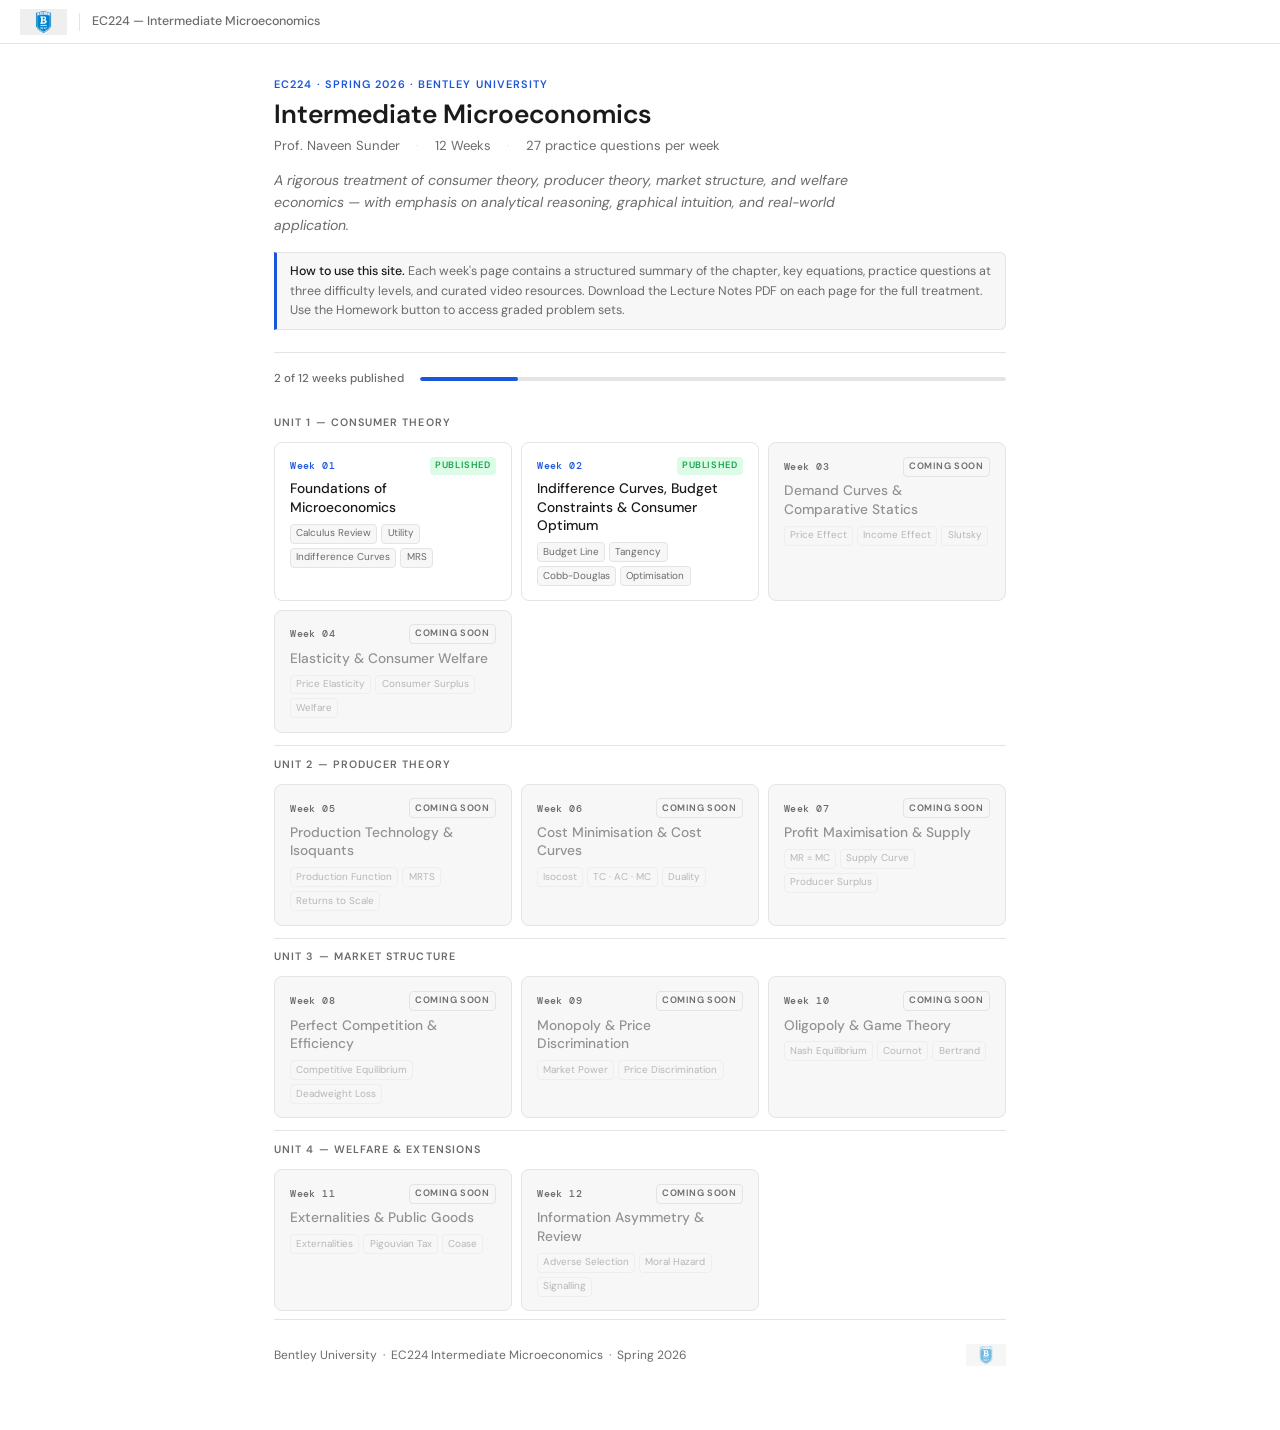
==== index.html @ d02bd949 "Add files via upload" ====
<!DOCTYPE html>
<html lang="en-US">
<head>
  <meta charset="UTF-8" />
  <meta name="viewport" content="width=device-width, initial-scale=1.0" />
  <title>EC224 — Intermediate Microeconomics</title>

  <link rel="preconnect" href="https://fonts.googleapis.com" />
  <link rel="preconnect" href="https://fonts.gstatic.com" crossorigin />
  <link href="https://fonts.googleapis.com/css2?family=DM+Sans:ital,opsz,wght@0,9..40,300;0,9..40,400;0,9..40,500;0,9..40,600;1,9..40,400&family=DM+Mono:wght@400;500&display=swap" rel="stylesheet" />

  <style>
    *, *::before, *::after { box-sizing: border-box; margin: 0; padding: 0; }

    :root {
      --white:        #ffffff;
      --off-white:    #f7f7f7;
      --rule:         #e4e4e4;
      --text:         #1a1a1a;
      --muted:        #6b6b6b;
      --accent:       #1a56db;
      --accent-light: #eff4ff;
      --accent-mid:   #c7d9fd;
      --font:         'DM Sans', system-ui, sans-serif;
      --mono:         'DM Mono', monospace;
      --max-w:        780px;
    }

    html { scroll-behavior: smooth; }
    body {
      font-family: var(--font);
      font-size: 15px;
      line-height: 1.65;
      color: var(--text);
      background: var(--white);
      -webkit-font-smoothing: antialiased;
    }

    /* ── Top bar ── */
    .top-bar {
      position: sticky; top: 0; z-index: 200;
      background: rgba(255,255,255,0.97);
      backdrop-filter: blur(6px);
      border-bottom: 1px solid var(--rule);
      height: 44px;
      display: flex; align-items: center;
      padding: 0 1.25rem; gap: 0.75rem;
    }
    .bentley-logo { height: 26px; width: auto; display: block; }
    .top-bar-divider { width: 1px; height: 18px; background: var(--rule); flex-shrink: 0; }
    .top-bar-course { font-size: 0.78rem; color: var(--muted); font-weight: 500; }

    /* ── Main ── */
    .main { max-width: var(--max-w); margin: 0 auto; padding: 0 1.5rem 4rem; }

    /* ── Header ── */
    .course-header {
      padding: 2rem 0 1.4rem;
      border-bottom: 1px solid var(--rule);
    }
    .course-tag {
      font-size: 0.68rem; font-weight: 600; letter-spacing: 0.1em;
      text-transform: uppercase; color: var(--accent); margin-bottom: 0.3rem;
    }
    .course-header h1 {
      font-size: 1.65rem; font-weight: 600; line-height: 1.2;
      color: var(--text); margin-bottom: 0.3rem;
    }
    .course-meta {
      display: flex; align-items: center; gap: 1rem;
      font-size: 0.82rem; color: var(--muted); flex-wrap: wrap;
    }
    .course-meta-sep { color: var(--rule); }
    .course-description {
      margin-top: 0.75rem;
      font-size: 0.88rem;
      font-style: italic;
      color: var(--muted);
      max-width: 580px;
      line-height: 1.6;
    }

    /* ── How to use ── */
    .how-to-use {
      margin-top: 1rem;
      padding: 0.55rem 0.8rem;
      background: var(--off-white);
      border: 1px solid var(--rule);
      border-left: 3px solid var(--accent);
      border-radius: 0 6px 6px 0;
      font-size: 0.78rem;
      color: var(--muted);
      line-height: 1.55;
    }
    .how-to-use strong { color: var(--text); font-weight: 500; }

    /* ── Progress bar ── */
    .progress-row {
      display: flex; align-items: center; justify-content: space-between;
      padding: 1rem 0 0.5rem;
      gap: 1rem;
    }
    .progress-label { font-size: 0.72rem; color: var(--muted); font-weight: 500; white-space: nowrap; }
    .progress-track {
      flex: 1; height: 4px; background: var(--rule); border-radius: 99px; overflow: hidden;
    }
    .progress-fill { height: 100%; background: var(--accent); border-radius: 99px; width: 16.7%; /* 2 of 12 */ }

    /* ── Week grid ── */
    .week-grid {
      display: grid;
      grid-template-columns: repeat(auto-fill, minmax(220px, 1fr));
      gap: 0.55rem;
      padding-bottom: 0.5rem;
    }

    /* Published week card */
    .week-card {
      display: block;
      text-decoration: none;
      border: 1px solid var(--rule);
      border-radius: 8px;
      padding: 0.85rem 0.95rem;
      transition: border-color 0.15s, box-shadow 0.15s, background 0.15s;
      position: relative;
      background: var(--white);
    }
    .week-card:hover {
      border-color: var(--accent);
      box-shadow: 0 2px 12px rgba(26,86,219,0.08);
      background: var(--accent-light);
    }
    .week-card:hover .wc-num { color: var(--accent); }

    /* Upcoming (greyed) card */
    .week-card.upcoming {
      background: var(--off-white);
      cursor: default;
      pointer-events: none;
    }
    .week-card.upcoming .wc-title,
    .week-card.upcoming .wc-tags { opacity: 0.45; }

    .wc-top { display: flex; align-items: center; justify-content: space-between; margin-bottom: 0.3rem; }
    .wc-num {
      font-family: var(--mono); font-size: 0.65rem; font-weight: 500;
      color: var(--accent); letter-spacing: 0.04em;
    }
    .wc-num.upcoming { color: var(--muted); }
    .wc-badge {
      font-size: 0.58rem; font-weight: 600; letter-spacing: 0.06em;
      text-transform: uppercase; border-radius: 4px;
      padding: 0.08rem 0.35rem;
    }
    .wc-badge.published { background: #dcfce7; color: #16a34a; }
    .wc-badge.soon { background: var(--off-white); color: var(--muted); border: 1px solid var(--rule); }

    .wc-title {
      font-size: 0.86rem; font-weight: 500; color: var(--text);
      line-height: 1.35; margin-bottom: 0.45rem;
    }
    .wc-tags { display: flex; flex-wrap: wrap; gap: 0.25rem; }
    .wc-tag {
      font-size: 0.62rem; color: var(--muted);
      background: var(--off-white); border: 1px solid var(--rule);
      border-radius: 4px; padding: 0.05rem 0.32rem;
    }
    .week-card:hover .wc-tag { background: white; }

    /* Section dividers within grid */
    .grid-section-label {
      grid-column: 1 / -1;
      font-size: 0.67rem; font-weight: 600; letter-spacing: 0.1em;
      text-transform: uppercase; color: var(--muted);
      padding: 0.6rem 0 0.1rem;
      border-top: 1px solid var(--rule);
      margin-top: 0.2rem;
    }
    .grid-section-label:first-child { border-top: none; padding-top: 0.9rem; }

    /* ── Footer ── */
    .site-footer {
      padding: 1.5rem 0 0;
      border-top: 1px solid var(--rule);
      display: flex; align-items: center; justify-content: space-between;
      flex-wrap: wrap; gap: 0.5rem;
    }
    .footer-left { font-size: 0.75rem; color: var(--muted); line-height: 1.5; }
    .footer-left a { color: var(--muted); text-decoration: none; }
    .footer-left a:hover { color: var(--accent); }
    .footer-logo { height: 22px; opacity: 0.55; }
  </style>
</head>
<body>

<!-- Top bar -->
<div class="top-bar" role="banner">
  <a href="index.html" aria-label="EC224 course home">
    <img src="assets/bentleylogo.png" alt="Bentley University" class="bentley-logo" />
  </a>
  <div class="top-bar-divider"></div>
  <span class="top-bar-course">EC224 — Intermediate Microeconomics</span>
</div>

<main class="main" id="main-content">

  <!-- Course header -->
  <header class="course-header">
    <p class="course-tag">EC224 · Spring 2026 · Bentley University</p>
    <h1>Intermediate Microeconomics</h1>
    <div class="course-meta">
      <span>Prof. Naveen Sunder</span>
      <span class="course-meta-sep">·</span>
      <span>12 Weeks</span>
      <span class="course-meta-sep">·</span>
      <span>27 practice questions per week</span>
    </div>
    <p class="course-description">
      A rigorous treatment of consumer theory, producer theory, market structure, and welfare economics — with emphasis on analytical reasoning, graphical intuition, and real-world application.
    </p>
    <div class="how-to-use">
      <strong>How to use this site.</strong> Each week's page contains a structured summary of the chapter, key equations, practice questions at three difficulty levels, and curated video resources. Download the Lecture Notes PDF on each page for the full treatment. Use the Homework button to access graded problem sets.
    </div>
  </header>

  <!-- Progress -->
  <div class="progress-row" aria-label="Course progress: 2 of 12 weeks published">
    <span class="progress-label">2 of 12 weeks published</span>
    <div class="progress-track" role="progressbar" aria-valuenow="2" aria-valuemin="0" aria-valuemax="12">
      <div class="progress-fill"></div>
    </div>
  </div>

  <!-- Week grid -->
  <div class="week-grid">

    <!-- ── Unit 1: Consumer Theory ── -->
    <div class="grid-section-label">Unit 1 — Consumer Theory</div>

    <a class="week-card" href="week1.html" aria-label="Week 1: Foundations">
      <div class="wc-top">
        <span class="wc-num">Week 01</span>
        <span class="wc-badge published">Published</span>
      </div>
      <div class="wc-title">Foundations of Microeconomics</div>
      <div class="wc-tags">
        <span class="wc-tag">Calculus Review</span>
        <span class="wc-tag">Utility</span>
        <span class="wc-tag">Indifference Curves</span>
        <span class="wc-tag">MRS</span>
      </div>
    </a>

    <a class="week-card" href="week2.html" aria-label="Week 2: Indifference Curves, Budget Constraints">
      <div class="wc-top">
        <span class="wc-num">Week 02</span>
        <span class="wc-badge published">Published</span>
      </div>
      <div class="wc-title">Indifference Curves, Budget Constraints &amp; Consumer Optimum</div>
      <div class="wc-tags">
        <span class="wc-tag">Budget Line</span>
        <span class="wc-tag">Tangency</span>
        <span class="wc-tag">Cobb-Douglas</span>
        <span class="wc-tag">Optimisation</span>
      </div>
    </a>

    <div class="week-card upcoming" aria-label="Week 3: coming soon">
      <div class="wc-top">
        <span class="wc-num upcoming">Week 03</span>
        <span class="wc-badge soon">Coming soon</span>
      </div>
      <div class="wc-title">Demand Curves &amp; Comparative Statics</div>
      <div class="wc-tags">
        <span class="wc-tag">Price Effect</span>
        <span class="wc-tag">Income Effect</span>
        <span class="wc-tag">Slutsky</span>
      </div>
    </div>

    <div class="week-card upcoming" aria-label="Week 4: coming soon">
      <div class="wc-top">
        <span class="wc-num upcoming">Week 04</span>
        <span class="wc-badge soon">Coming soon</span>
      </div>
      <div class="wc-title">Elasticity &amp; Consumer Welfare</div>
      <div class="wc-tags">
        <span class="wc-tag">Price Elasticity</span>
        <span class="wc-tag">Consumer Surplus</span>
        <span class="wc-tag">Welfare</span>
      </div>
    </div>

    <!-- ── Unit 2: Producer Theory ── -->
    <div class="grid-section-label">Unit 2 — Producer Theory</div>

    <div class="week-card upcoming" aria-label="Week 5: coming soon">
      <div class="wc-top">
        <span class="wc-num upcoming">Week 05</span>
        <span class="wc-badge soon">Coming soon</span>
      </div>
      <div class="wc-title">Production Technology &amp; Isoquants</div>
      <div class="wc-tags">
        <span class="wc-tag">Production Function</span>
        <span class="wc-tag">MRTS</span>
        <span class="wc-tag">Returns to Scale</span>
      </div>
    </div>

    <div class="week-card upcoming" aria-label="Week 6: coming soon">
      <div class="wc-top">
        <span class="wc-num upcoming">Week 06</span>
        <span class="wc-badge soon">Coming soon</span>
      </div>
      <div class="wc-title">Cost Minimisation &amp; Cost Curves</div>
      <div class="wc-tags">
        <span class="wc-tag">Isocost</span>
        <span class="wc-tag">TC · AC · MC</span>
        <span class="wc-tag">Duality</span>
      </div>
    </div>

    <div class="week-card upcoming" aria-label="Week 7: coming soon">
      <div class="wc-top">
        <span class="wc-num upcoming">Week 07</span>
        <span class="wc-badge soon">Coming soon</span>
      </div>
      <div class="wc-title">Profit Maximisation &amp; Supply</div>
      <div class="wc-tags">
        <span class="wc-tag">MR = MC</span>
        <span class="wc-tag">Supply Curve</span>
        <span class="wc-tag">Producer Surplus</span>
      </div>
    </div>

    <!-- ── Unit 3: Market Structure ── -->
    <div class="grid-section-label">Unit 3 — Market Structure</div>

    <div class="week-card upcoming" aria-label="Week 8: coming soon">
      <div class="wc-top">
        <span class="wc-num upcoming">Week 08</span>
        <span class="wc-badge soon">Coming soon</span>
      </div>
      <div class="wc-title">Perfect Competition &amp; Efficiency</div>
      <div class="wc-tags">
        <span class="wc-tag">Competitive Equilibrium</span>
        <span class="wc-tag">Deadweight Loss</span>
      </div>
    </div>

    <div class="week-card upcoming" aria-label="Week 9: coming soon">
      <div class="wc-top">
        <span class="wc-num upcoming">Week 09</span>
        <span class="wc-badge soon">Coming soon</span>
      </div>
      <div class="wc-title">Monopoly &amp; Price Discrimination</div>
      <div class="wc-tags">
        <span class="wc-tag">Market Power</span>
        <span class="wc-tag">Price Discrimination</span>
      </div>
    </div>

    <div class="week-card upcoming" aria-label="Week 10: coming soon">
      <div class="wc-top">
        <span class="wc-num upcoming">Week 10</span>
        <span class="wc-badge soon">Coming soon</span>
      </div>
      <div class="wc-title">Oligopoly &amp; Game Theory</div>
      <div class="wc-tags">
        <span class="wc-tag">Nash Equilibrium</span>
        <span class="wc-tag">Cournot</span>
        <span class="wc-tag">Bertrand</span>
      </div>
    </div>

    <!-- ── Unit 4: Welfare & Extensions ── -->
    <div class="grid-section-label">Unit 4 — Welfare &amp; Extensions</div>

    <div class="week-card upcoming" aria-label="Week 11: coming soon">
      <div class="wc-top">
        <span class="wc-num upcoming">Week 11</span>
        <span class="wc-badge soon">Coming soon</span>
      </div>
      <div class="wc-title">Externalities &amp; Public Goods</div>
      <div class="wc-tags">
        <span class="wc-tag">Externalities</span>
        <span class="wc-tag">Pigouvian Tax</span>
        <span class="wc-tag">Coase</span>
      </div>
    </div>

    <div class="week-card upcoming" aria-label="Week 12: coming soon">
      <div class="wc-top">
        <span class="wc-num upcoming">Week 12</span>
        <span class="wc-badge soon">Coming soon</span>
      </div>
      <div class="wc-title">Information Asymmetry &amp; Review</div>
      <div class="wc-tags">
        <span class="wc-tag">Adverse Selection</span>
        <span class="wc-tag">Moral Hazard</span>
        <span class="wc-tag">Signalling</span>
      </div>
    </div>

  </div><!-- end week-grid -->

  <!-- Footer -->
  <footer class="site-footer" role="contentinfo">
    <div class="footer-left">
      <a href="https://www.bentley.edu" target="_blank" rel="noopener">Bentley University</a>
      &nbsp;·&nbsp; EC224 Intermediate Microeconomics &nbsp;·&nbsp; Spring 2026
    </div>
    <img src="assets/bentleylogo.png" alt="Bentley University" class="footer-logo" />
  </footer>

</main>
</body>
</html>
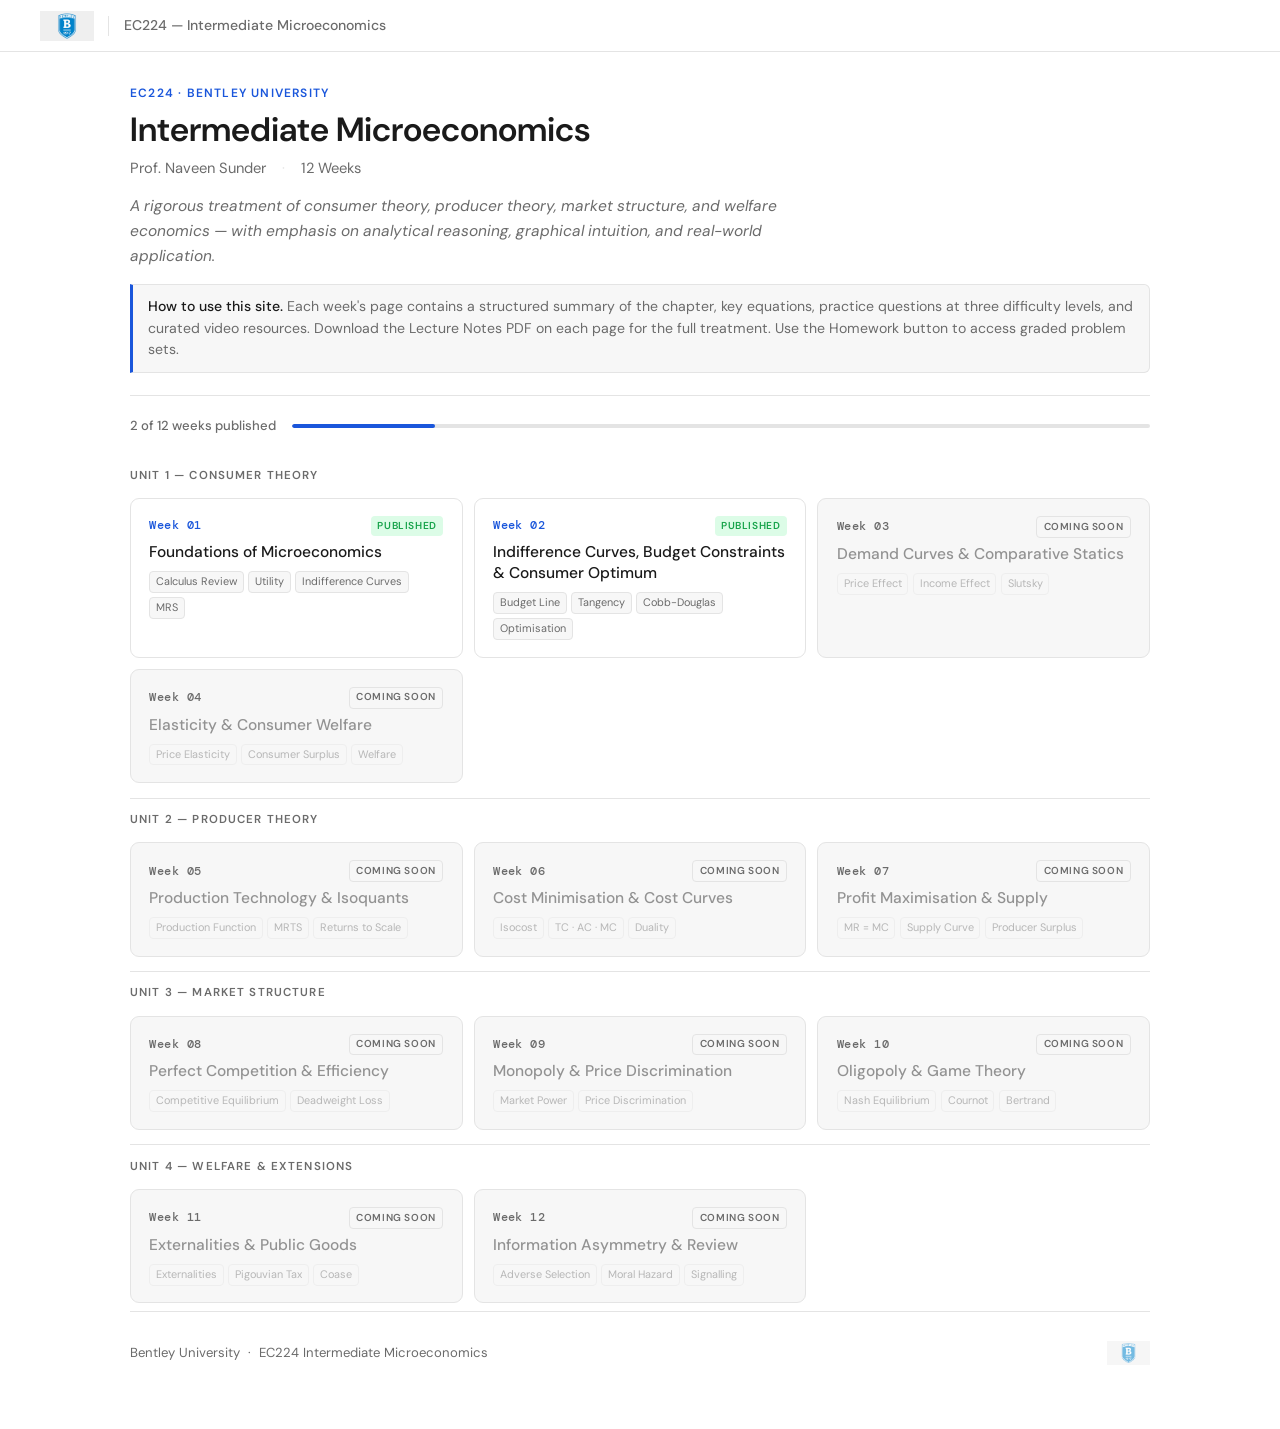
==== commit 4bc85e96: "Add files via upload" ====
--- a/index.html
+++ b/index.html
@@ -23,13 +23,13 @@
       --accent-mid:   #c7d9fd;
       --font:         'DM Sans', system-ui, sans-serif;
       --mono:         'DM Mono', monospace;
-      --max-w:        780px;
+      --max-w:        1100px;
     }
 
     html { scroll-behavior: smooth; }
     body {
       font-family: var(--font);
-      font-size: 15px;
+      font-size: 16.5px;
       line-height: 1.65;
       color: var(--text);
       background: var(--white);
@@ -42,16 +42,16 @@
       background: rgba(255,255,255,0.97);
       backdrop-filter: blur(6px);
       border-bottom: 1px solid var(--rule);
-      height: 44px;
+      height: 52px;
       display: flex; align-items: center;
-      padding: 0 1.25rem; gap: 0.75rem;
-    }
-    .bentley-logo { height: 26px; width: auto; display: block; }
-    .top-bar-divider { width: 1px; height: 18px; background: var(--rule); flex-shrink: 0; }
-    .top-bar-course { font-size: 0.78rem; color: var(--muted); font-weight: 500; }
+      padding: 0 2.5rem; gap: 0.9rem;
+    }
+    .bentley-logo { height: 30px; width: auto; display: block; }
+    .top-bar-divider { width: 1px; height: 20px; background: var(--rule); flex-shrink: 0; }
+    .top-bar-course { font-size: 0.88rem; color: var(--muted); font-weight: 500; }
 
     /* ── Main ── */
-    .main { max-width: var(--max-w); margin: 0 auto; padding: 0 1.5rem 4rem; }
+    .main { max-width: var(--max-w); margin: 0 auto; padding: 0 2.5rem 4rem; }
 
     /* ── Header ── */
     .course-header {
@@ -59,36 +59,36 @@
       border-bottom: 1px solid var(--rule);
     }
     .course-tag {
-      font-size: 0.68rem; font-weight: 600; letter-spacing: 0.1em;
-      text-transform: uppercase; color: var(--accent); margin-bottom: 0.3rem;
+      font-size: 0.75rem; font-weight: 600; letter-spacing: 0.1em;
+      text-transform: uppercase; color: var(--accent); margin-bottom: 0.4rem;
     }
     .course-header h1 {
-      font-size: 1.65rem; font-weight: 600; line-height: 1.2;
-      color: var(--text); margin-bottom: 0.3rem;
+      font-size: 2.1rem; font-weight: 600; line-height: 1.2;
+      color: var(--text); margin-bottom: 0.35rem;
     }
     .course-meta {
       display: flex; align-items: center; gap: 1rem;
-      font-size: 0.82rem; color: var(--muted); flex-wrap: wrap;
+      font-size: 0.92rem; color: var(--muted); flex-wrap: wrap;
     }
     .course-meta-sep { color: var(--rule); }
     .course-description {
-      margin-top: 0.75rem;
-      font-size: 0.88rem;
+      margin-top: 0.85rem;
+      font-size: 0.97rem;
       font-style: italic;
       color: var(--muted);
-      max-width: 580px;
+      max-width: 700px;
       line-height: 1.6;
     }
 
     /* ── How to use ── */
     .how-to-use {
       margin-top: 1rem;
-      padding: 0.55rem 0.8rem;
+      padding: 0.65rem 0.95rem;
       background: var(--off-white);
       border: 1px solid var(--rule);
       border-left: 3px solid var(--accent);
       border-radius: 0 6px 6px 0;
-      font-size: 0.78rem;
+      font-size: 0.88rem;
       color: var(--muted);
       line-height: 1.55;
     }
@@ -97,20 +97,20 @@
     /* ── Progress bar ── */
     .progress-row {
       display: flex; align-items: center; justify-content: space-between;
-      padding: 1rem 0 0.5rem;
+      padding: 1.2rem 0 0.6rem;
       gap: 1rem;
     }
-    .progress-label { font-size: 0.72rem; color: var(--muted); font-weight: 500; white-space: nowrap; }
+    .progress-label { font-size: 0.82rem; color: var(--muted); font-weight: 500; white-space: nowrap; }
     .progress-track {
       flex: 1; height: 4px; background: var(--rule); border-radius: 99px; overflow: hidden;
     }
-    .progress-fill { height: 100%; background: var(--accent); border-radius: 99px; width: 16.7%; /* 2 of 12 */ }
+    .progress-fill { height: 100%; background: var(--accent); border-radius: 99px; width: 16.7%; }
 
     /* ── Week grid ── */
     .week-grid {
       display: grid;
-      grid-template-columns: repeat(auto-fill, minmax(220px, 1fr));
-      gap: 0.55rem;
+      grid-template-columns: repeat(auto-fill, minmax(260px, 1fr));
+      gap: 0.7rem;
       padding-bottom: 0.5rem;
     }
 
@@ -119,8 +119,8 @@
       display: block;
       text-decoration: none;
       border: 1px solid var(--rule);
-      border-radius: 8px;
-      padding: 0.85rem 0.95rem;
+      border-radius: 9px;
+      padding: 1.05rem 1.15rem;
       transition: border-color 0.15s, box-shadow 0.15s, background 0.15s;
       position: relative;
       background: var(--white);
@@ -141,54 +141,54 @@
     .week-card.upcoming .wc-title,
     .week-card.upcoming .wc-tags { opacity: 0.45; }
 
-    .wc-top { display: flex; align-items: center; justify-content: space-between; margin-bottom: 0.3rem; }
+    .wc-top { display: flex; align-items: center; justify-content: space-between; margin-bottom: 0.38rem; }
     .wc-num {
-      font-family: var(--mono); font-size: 0.65rem; font-weight: 500;
+      font-family: var(--mono); font-size: 0.72rem; font-weight: 500;
       color: var(--accent); letter-spacing: 0.04em;
     }
     .wc-num.upcoming { color: var(--muted); }
     .wc-badge {
-      font-size: 0.58rem; font-weight: 600; letter-spacing: 0.06em;
+      font-size: 0.63rem; font-weight: 600; letter-spacing: 0.06em;
       text-transform: uppercase; border-radius: 4px;
-      padding: 0.08rem 0.35rem;
+      padding: 0.1rem 0.4rem;
     }
     .wc-badge.published { background: #dcfce7; color: #16a34a; }
     .wc-badge.soon { background: var(--off-white); color: var(--muted); border: 1px solid var(--rule); }
 
     .wc-title {
-      font-size: 0.86rem; font-weight: 500; color: var(--text);
-      line-height: 1.35; margin-bottom: 0.45rem;
-    }
-    .wc-tags { display: flex; flex-wrap: wrap; gap: 0.25rem; }
+      font-size: 0.97rem; font-weight: 500; color: var(--text);
+      line-height: 1.35; margin-bottom: 0.5rem;
+    }
+    .wc-tags { display: flex; flex-wrap: wrap; gap: 0.28rem; }
     .wc-tag {
-      font-size: 0.62rem; color: var(--muted);
+      font-size: 0.68rem; color: var(--muted);
       background: var(--off-white); border: 1px solid var(--rule);
-      border-radius: 4px; padding: 0.05rem 0.32rem;
+      border-radius: 4px; padding: 0.06rem 0.36rem;
     }
     .week-card:hover .wc-tag { background: white; }
 
     /* Section dividers within grid */
     .grid-section-label {
       grid-column: 1 / -1;
-      font-size: 0.67rem; font-weight: 600; letter-spacing: 0.1em;
+      font-size: 0.72rem; font-weight: 600; letter-spacing: 0.1em;
       text-transform: uppercase; color: var(--muted);
-      padding: 0.6rem 0 0.1rem;
+      padding: 0.7rem 0 0.15rem;
       border-top: 1px solid var(--rule);
       margin-top: 0.2rem;
     }
-    .grid-section-label:first-child { border-top: none; padding-top: 0.9rem; }
+    .grid-section-label:first-child { border-top: none; padding-top: 1rem; }
 
     /* ── Footer ── */
     .site-footer {
-      padding: 1.5rem 0 0;
+      padding: 1.8rem 0 0;
       border-top: 1px solid var(--rule);
       display: flex; align-items: center; justify-content: space-between;
       flex-wrap: wrap; gap: 0.5rem;
     }
-    .footer-left { font-size: 0.75rem; color: var(--muted); line-height: 1.5; }
+    .footer-left { font-size: 0.82rem; color: var(--muted); line-height: 1.5; }
     .footer-left a { color: var(--muted); text-decoration: none; }
     .footer-left a:hover { color: var(--accent); }
-    .footer-logo { height: 22px; opacity: 0.55; }
+    .footer-logo { height: 24px; opacity: 0.55; }
   </style>
 </head>
 <body>
@@ -206,14 +206,12 @@
 
   <!-- Course header -->
   <header class="course-header">
-    <p class="course-tag">EC224 · Spring 2026 · Bentley University</p>
+    <p class="course-tag">EC224 · Bentley University</p>
     <h1>Intermediate Microeconomics</h1>
     <div class="course-meta">
       <span>Prof. Naveen Sunder</span>
       <span class="course-meta-sep">·</span>
       <span>12 Weeks</span>
-      <span class="course-meta-sep">·</span>
-      <span>27 practice questions per week</span>
     </div>
     <p class="course-description">
       A rigorous treatment of consumer theory, producer theory, market structure, and welfare economics — with emphasis on analytical reasoning, graphical intuition, and real-world application.
@@ -408,7 +406,7 @@
   <footer class="site-footer" role="contentinfo">
     <div class="footer-left">
       <a href="https://www.bentley.edu" target="_blank" rel="noopener">Bentley University</a>
-      &nbsp;·&nbsp; EC224 Intermediate Microeconomics &nbsp;·&nbsp; Spring 2026
+      &nbsp;·&nbsp; EC224 Intermediate Microeconomics
     </div>
     <img src="assets/bentleylogo.png" alt="Bentley University" class="footer-logo" />
   </footer>
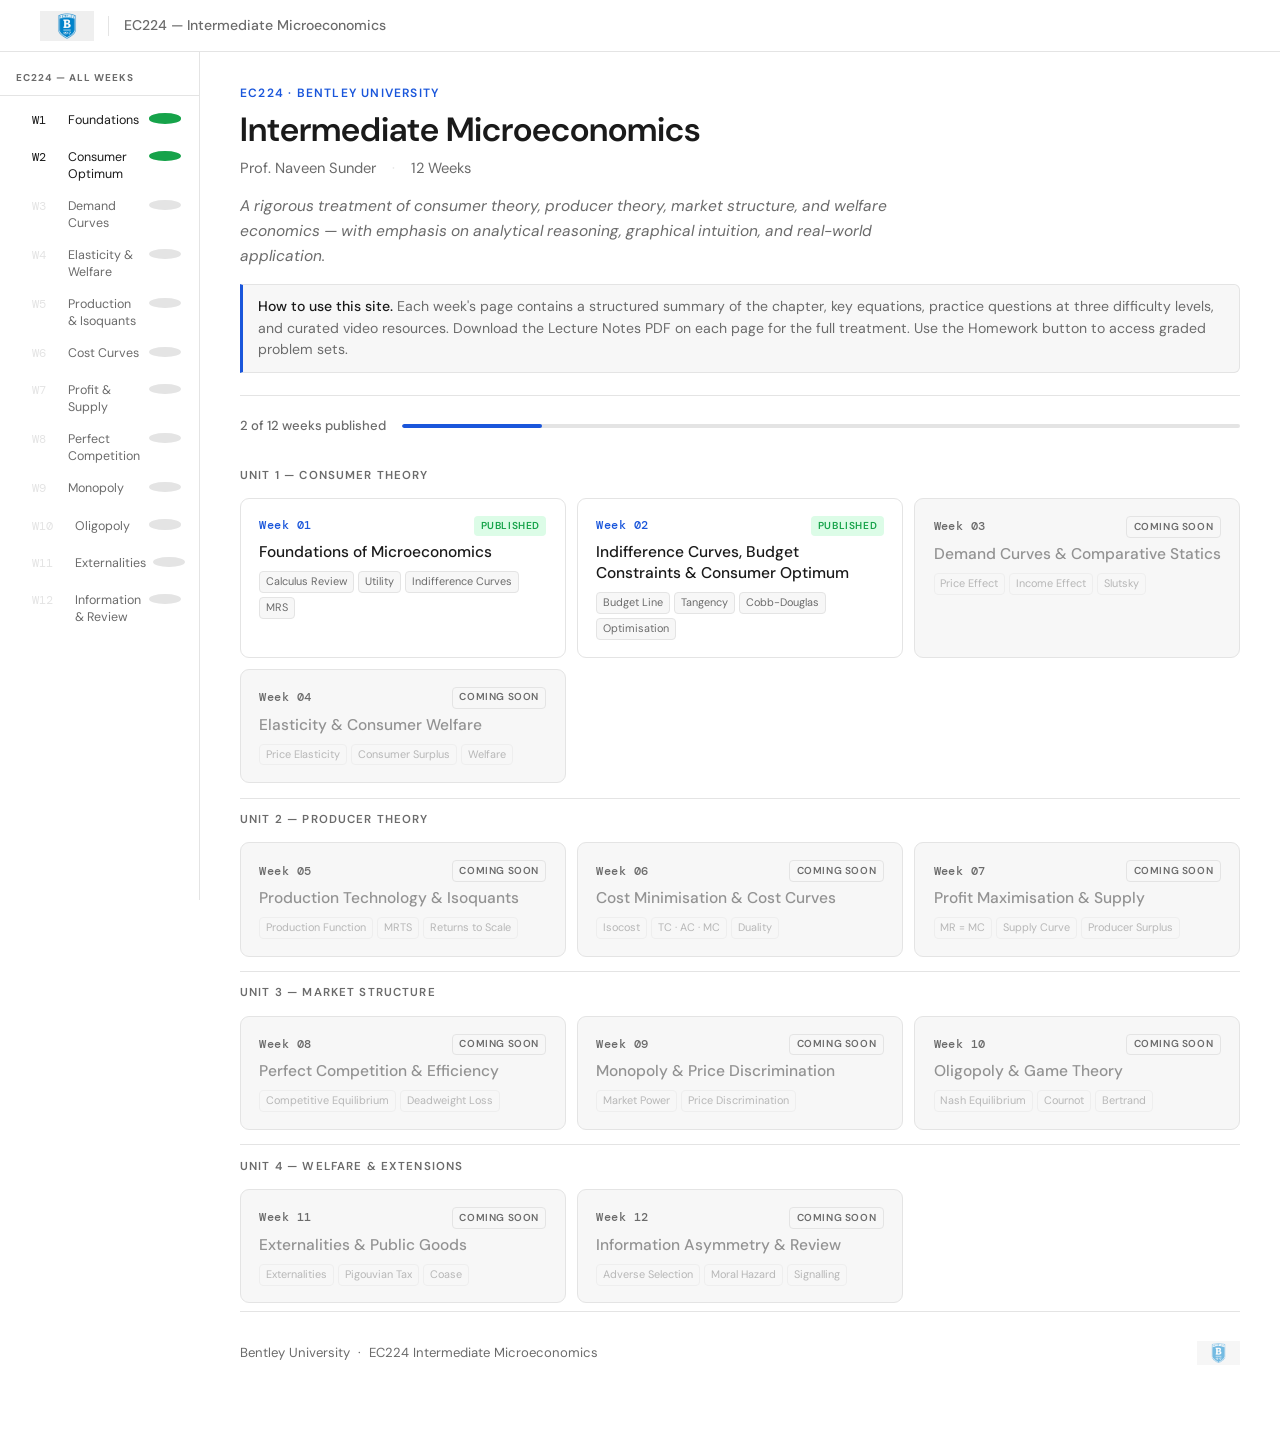
==== commit 13cc438d: "Add files via upload" ====
--- a/index.html
+++ b/index.html
@@ -189,6 +189,52 @@
     .footer-left a { color: var(--muted); text-decoration: none; }
     .footer-left a:hover { color: var(--accent); }
     .footer-logo { height: 24px; opacity: 0.55; }
+
+    /* ── Left week nav ─────────────────────────────── */
+    .left-nav {
+      position: fixed; top: 52px; left: 0; width: 200px;
+      height: calc(100vh - 52px); background: var(--white);
+      border-right: 1px solid var(--rule); overflow-y: auto;
+      z-index: 150; transform: translateX(-100%); transition: transform 0.25s ease;
+      display: flex; flex-direction: column; padding: 0.75rem 0;
+    }
+    .left-nav.open { transform: translateX(0); }
+    .left-nav-header {
+      font-size: 0.62rem; font-weight: 700; letter-spacing: 0.1em;
+      text-transform: uppercase; color: var(--muted);
+      padding: 0.4rem 1rem 0.5rem; border-bottom: 1px solid var(--rule);
+      margin-bottom: 0.35rem;
+    }
+    .left-nav ul { list-style: none; padding: 0; margin: 0; }
+    .left-nav-item a, .left-nav-item span {
+      display: flex; align-items: baseline; gap: 0.4rem;
+      padding: 0.32rem 1rem; font-size: 0.78rem; color: var(--text);
+      text-decoration: none; line-height: 1.35; transition: background 0.1s;
+    }
+    .left-nav-item a:hover { background: var(--accent-light); color: var(--accent); }
+    .left-nav-item.upcoming span { color: var(--muted); cursor: default; }
+    .ln-num { font-family: var(--mono); font-size: 0.65rem; color: var(--accent); flex-shrink: 0; min-width: 22px; }
+    .left-nav-item.upcoming .ln-num { color: var(--rule); }
+    .ln-dot { width: 5px; height: 5px; border-radius: 50%; flex-shrink: 0; margin-left: auto; margin-right: 0.1rem; }
+    .ln-dot.published { background: #16a34a; }
+    .ln-dot.upcoming  { background: var(--rule); }
+    .left-nav-toggle {
+      display: flex; align-items: center; gap: 0.35rem;
+      background: none; border: 1px solid var(--rule); border-radius: 6px;
+      padding: 0.28rem 0.65rem; font-family: var(--font); font-size: 0.88rem;
+      color: var(--muted); cursor: pointer; transition: all 0.15s;
+    }
+    .left-nav-toggle:hover { border-color: var(--accent); color: var(--accent); }
+    .left-nav-overlay { display: none; position: fixed; inset: 0; background: rgba(0,0,0,0.15); z-index: 140; }
+    .left-nav-overlay.open { display: block; }
+    @media (min-width: 900px) {
+      .left-nav { transform: translateX(0); }
+      .left-nav-overlay { display: none !important; }
+      .left-nav-toggle { display: none; }
+      .main { margin-left: 200px; }
+    }
+    @media (max-width: 899px) { .main { margin-left: 0; } }
+
   </style>
 </head>
 <body>
@@ -202,6 +248,25 @@
   <span class="top-bar-course">EC224 — Intermediate Microeconomics</span>
 </div>
 
+<div class="left-nav-overlay" id="lnOverlay" onclick="closeLN()"></div>
+<nav class="left-nav" id="leftNav" aria-label="Course weeks">
+  <div class="left-nav-header">EC224 &mdash; All Weeks</div>
+  <ul>
+    <li class="left-nav-item published"><a href="week1.html"><span class="ln-num">W1</span>Foundations<span class="ln-dot published"></span></a></li>
+    <li class="left-nav-item published"><a href="week2.html"><span class="ln-num">W2</span>Consumer Optimum<span class="ln-dot published"></span></a></li>
+    <li class="left-nav-item upcoming"><span><span class="ln-num">W3</span>Demand Curves<span class="ln-dot upcoming"></span></span></li>
+    <li class="left-nav-item upcoming"><span><span class="ln-num">W4</span>Elasticity &amp; Welfare<span class="ln-dot upcoming"></span></span></li>
+    <li class="left-nav-item upcoming"><span><span class="ln-num">W5</span>Production &amp; Isoquants<span class="ln-dot upcoming"></span></span></li>
+    <li class="left-nav-item upcoming"><span><span class="ln-num">W6</span>Cost Curves<span class="ln-dot upcoming"></span></span></li>
+    <li class="left-nav-item upcoming"><span><span class="ln-num">W7</span>Profit &amp; Supply<span class="ln-dot upcoming"></span></span></li>
+    <li class="left-nav-item upcoming"><span><span class="ln-num">W8</span>Perfect Competition<span class="ln-dot upcoming"></span></span></li>
+    <li class="left-nav-item upcoming"><span><span class="ln-num">W9</span>Monopoly<span class="ln-dot upcoming"></span></span></li>
+    <li class="left-nav-item upcoming"><span><span class="ln-num">W10</span>Oligopoly<span class="ln-dot upcoming"></span></span></li>
+    <li class="left-nav-item upcoming"><span><span class="ln-num">W11</span>Externalities<span class="ln-dot upcoming"></span></span></li>
+    <li class="left-nav-item upcoming"><span><span class="ln-num">W12</span>Information &amp; Review<span class="ln-dot upcoming"></span></span></li>
+  </ul>
+</nav>
+
 <main class="main" id="main-content">
 
   <!-- Course header -->
@@ -412,5 +477,9 @@
   </footer>
 
 </main>
+<script>
+  function openLN()  { document.getElementById('leftNav').classList.add('open'); document.getElementById('lnOverlay').classList.add('open'); }
+  function closeLN() { document.getElementById('leftNav').classList.remove('open'); document.getElementById('lnOverlay').classList.remove('open'); }
+</script>
 </body>
 </html>
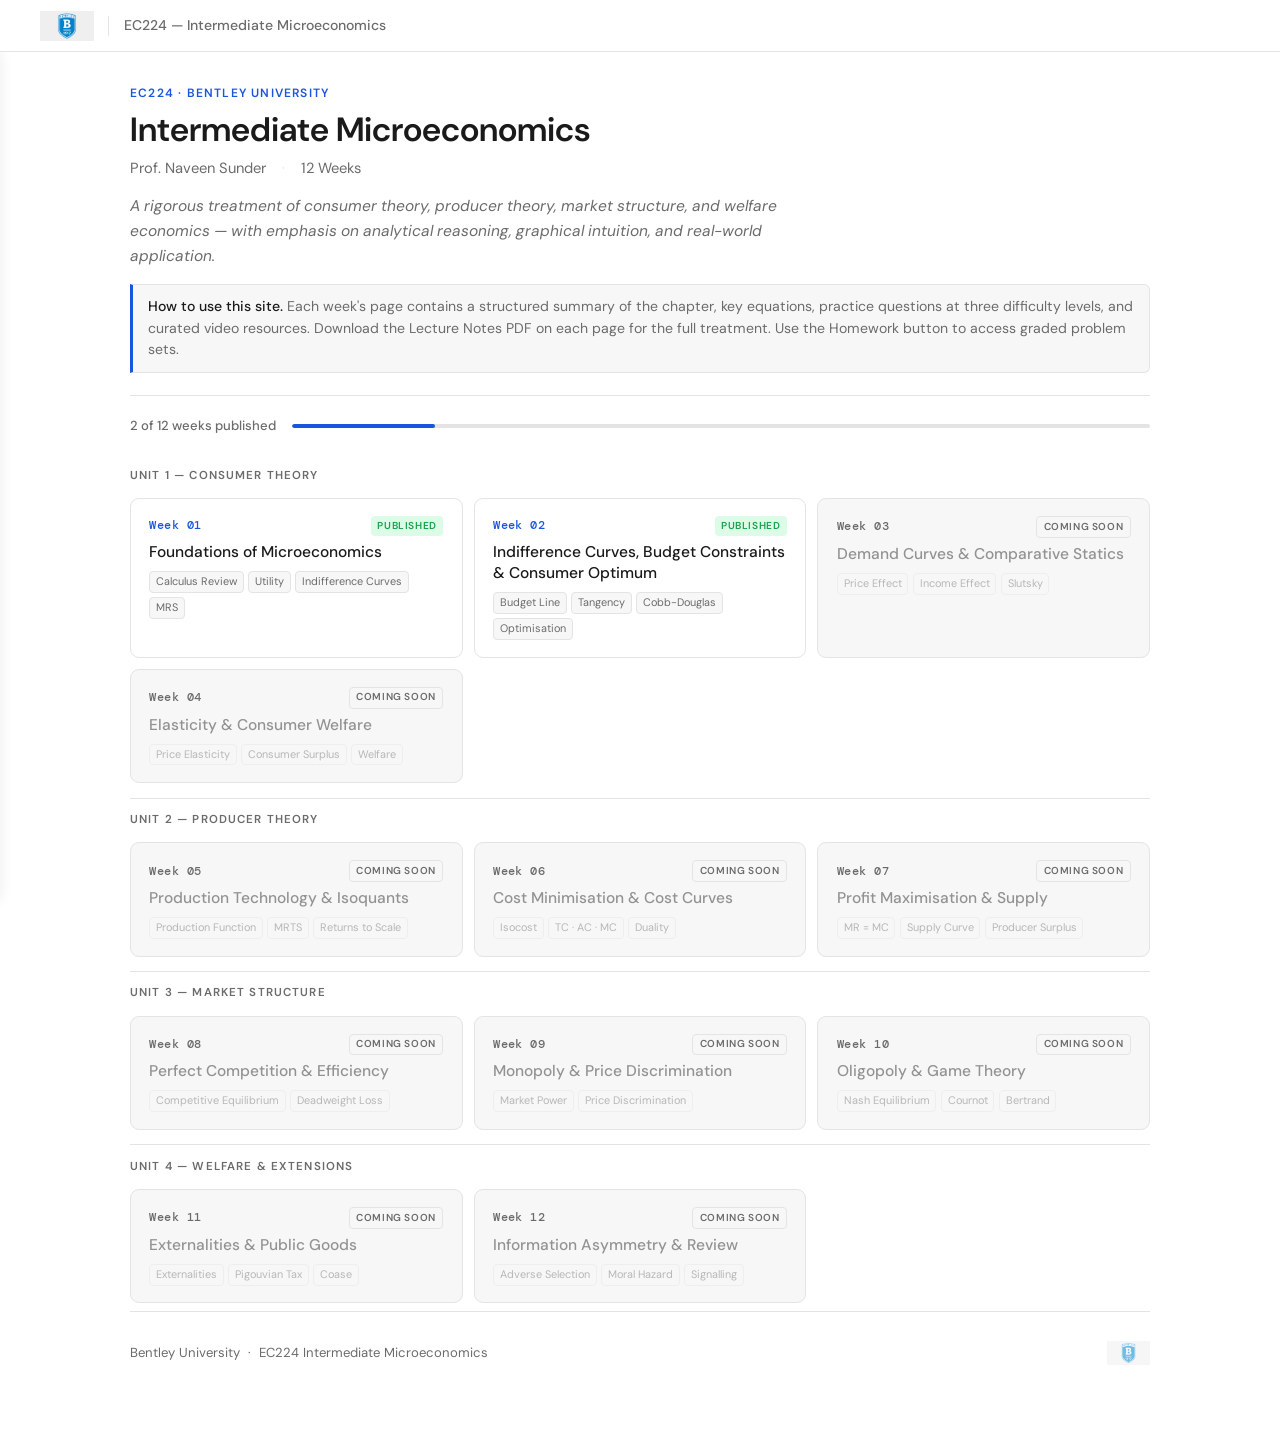
==== commit 9b9fb869: "Add files via upload" ====
--- a/index.html
+++ b/index.html
@@ -192,48 +192,41 @@
 
     /* ── Left week nav ─────────────────────────────── */
     .left-nav {
-      position: fixed; top: 52px; left: 0; width: 200px;
+      position: fixed; top: 52px; left: 0; width: 188px;
       height: calc(100vh - 52px); background: var(--white);
       border-right: 1px solid var(--rule); overflow-y: auto;
       z-index: 150; transform: translateX(-100%); transition: transform 0.25s ease;
-      display: flex; flex-direction: column; padding: 0.75rem 0;
+      display: flex; flex-direction: column; padding: 0.6rem 0;
+      box-shadow: 2px 0 12px rgba(0,0,0,0.06);
     }
     .left-nav.open { transform: translateX(0); }
     .left-nav-header {
       font-size: 0.62rem; font-weight: 700; letter-spacing: 0.1em;
       text-transform: uppercase; color: var(--muted);
-      padding: 0.4rem 1rem 0.5rem; border-bottom: 1px solid var(--rule);
-      margin-bottom: 0.35rem;
+      padding: 0.35rem 1rem 0.45rem; border-bottom: 1px solid var(--rule);
+      margin-bottom: 0.3rem;
     }
     .left-nav ul { list-style: none; padding: 0; margin: 0; }
     .left-nav-item a, .left-nav-item span {
-      display: flex; align-items: baseline; gap: 0.4rem;
-      padding: 0.32rem 1rem; font-size: 0.78rem; color: var(--text);
-      text-decoration: none; line-height: 1.35; transition: background 0.1s;
+      display: block; padding: 0.3rem 1rem;
+      font-size: 0.82rem; color: var(--text);
+      text-decoration: none; transition: background 0.1s;
     }
     .left-nav-item a:hover { background: var(--accent-light); color: var(--accent); }
-    .left-nav-item.upcoming span { color: var(--muted); cursor: default; }
-    .ln-num { font-family: var(--mono); font-size: 0.65rem; color: var(--accent); flex-shrink: 0; min-width: 22px; }
-    .left-nav-item.upcoming .ln-num { color: var(--rule); }
-    .ln-dot { width: 5px; height: 5px; border-radius: 50%; flex-shrink: 0; margin-left: auto; margin-right: 0.1rem; }
-    .ln-dot.published { background: #16a34a; }
-    .ln-dot.upcoming  { background: var(--rule); }
+    .left-nav-item.active > a {
+      background: var(--accent-light); color: var(--accent); font-weight: 600;
+      border-left: 3px solid var(--accent); padding-left: calc(1rem - 3px);
+    }
+    .left-nav-item.upcoming span { color: var(--muted); cursor: default; font-size: 0.82rem; }
     .left-nav-toggle {
       display: flex; align-items: center; gap: 0.35rem;
       background: none; border: 1px solid var(--rule); border-radius: 6px;
-      padding: 0.28rem 0.65rem; font-family: var(--font); font-size: 0.88rem;
+      padding: 0.28rem 0.65rem; font-family: var(--font); font-size: 0.75rem;
       color: var(--muted); cursor: pointer; transition: all 0.15s;
     }
     .left-nav-toggle:hover { border-color: var(--accent); color: var(--accent); }
-    .left-nav-overlay { display: none; position: fixed; inset: 0; background: rgba(0,0,0,0.15); z-index: 140; }
+    .left-nav-overlay { display: none; position: fixed; inset: 0; background: rgba(0,0,0,0.18); z-index: 140; }
     .left-nav-overlay.open { display: block; }
-    @media (min-width: 900px) {
-      .left-nav { transform: translateX(0); }
-      .left-nav-overlay { display: none !important; }
-      .left-nav-toggle { display: none; }
-      .main { margin-left: 200px; }
-    }
-    @media (max-width: 899px) { .main { margin-left: 0; } }
 
   </style>
 </head>
@@ -250,20 +243,20 @@
 
 <div class="left-nav-overlay" id="lnOverlay" onclick="closeLN()"></div>
 <nav class="left-nav" id="leftNav" aria-label="Course weeks">
-  <div class="left-nav-header">EC224 &mdash; All Weeks</div>
+  <div class="left-nav-header">EC224</div>
   <ul>
-    <li class="left-nav-item published"><a href="week1.html"><span class="ln-num">W1</span>Foundations<span class="ln-dot published"></span></a></li>
-    <li class="left-nav-item published"><a href="week2.html"><span class="ln-num">W2</span>Consumer Optimum<span class="ln-dot published"></span></a></li>
-    <li class="left-nav-item upcoming"><span><span class="ln-num">W3</span>Demand Curves<span class="ln-dot upcoming"></span></span></li>
-    <li class="left-nav-item upcoming"><span><span class="ln-num">W4</span>Elasticity &amp; Welfare<span class="ln-dot upcoming"></span></span></li>
-    <li class="left-nav-item upcoming"><span><span class="ln-num">W5</span>Production &amp; Isoquants<span class="ln-dot upcoming"></span></span></li>
-    <li class="left-nav-item upcoming"><span><span class="ln-num">W6</span>Cost Curves<span class="ln-dot upcoming"></span></span></li>
-    <li class="left-nav-item upcoming"><span><span class="ln-num">W7</span>Profit &amp; Supply<span class="ln-dot upcoming"></span></span></li>
-    <li class="left-nav-item upcoming"><span><span class="ln-num">W8</span>Perfect Competition<span class="ln-dot upcoming"></span></span></li>
-    <li class="left-nav-item upcoming"><span><span class="ln-num">W9</span>Monopoly<span class="ln-dot upcoming"></span></span></li>
-    <li class="left-nav-item upcoming"><span><span class="ln-num">W10</span>Oligopoly<span class="ln-dot upcoming"></span></span></li>
-    <li class="left-nav-item upcoming"><span><span class="ln-num">W11</span>Externalities<span class="ln-dot upcoming"></span></span></li>
-    <li class="left-nav-item upcoming"><span><span class="ln-num">W12</span>Information &amp; Review<span class="ln-dot upcoming"></span></span></li>
+    <li class="left-nav-item published"><a href="week1.html">Week 1</a></li>
+    <li class="left-nav-item published"><a href="week2.html">Week 2</a></li>
+    <li class="left-nav-item upcoming"><span>Week 3</span></li>
+    <li class="left-nav-item upcoming"><span>Week 4</span></li>
+    <li class="left-nav-item upcoming"><span>Week 5</span></li>
+    <li class="left-nav-item upcoming"><span>Week 6</span></li>
+    <li class="left-nav-item upcoming"><span>Week 7</span></li>
+    <li class="left-nav-item upcoming"><span>Week 8</span></li>
+    <li class="left-nav-item upcoming"><span>Week 9</span></li>
+    <li class="left-nav-item upcoming"><span>Week 10</span></li>
+    <li class="left-nav-item upcoming"><span>Week 11</span></li>
+    <li class="left-nav-item upcoming"><span>Week 12</span></li>
   </ul>
 </nav>
 
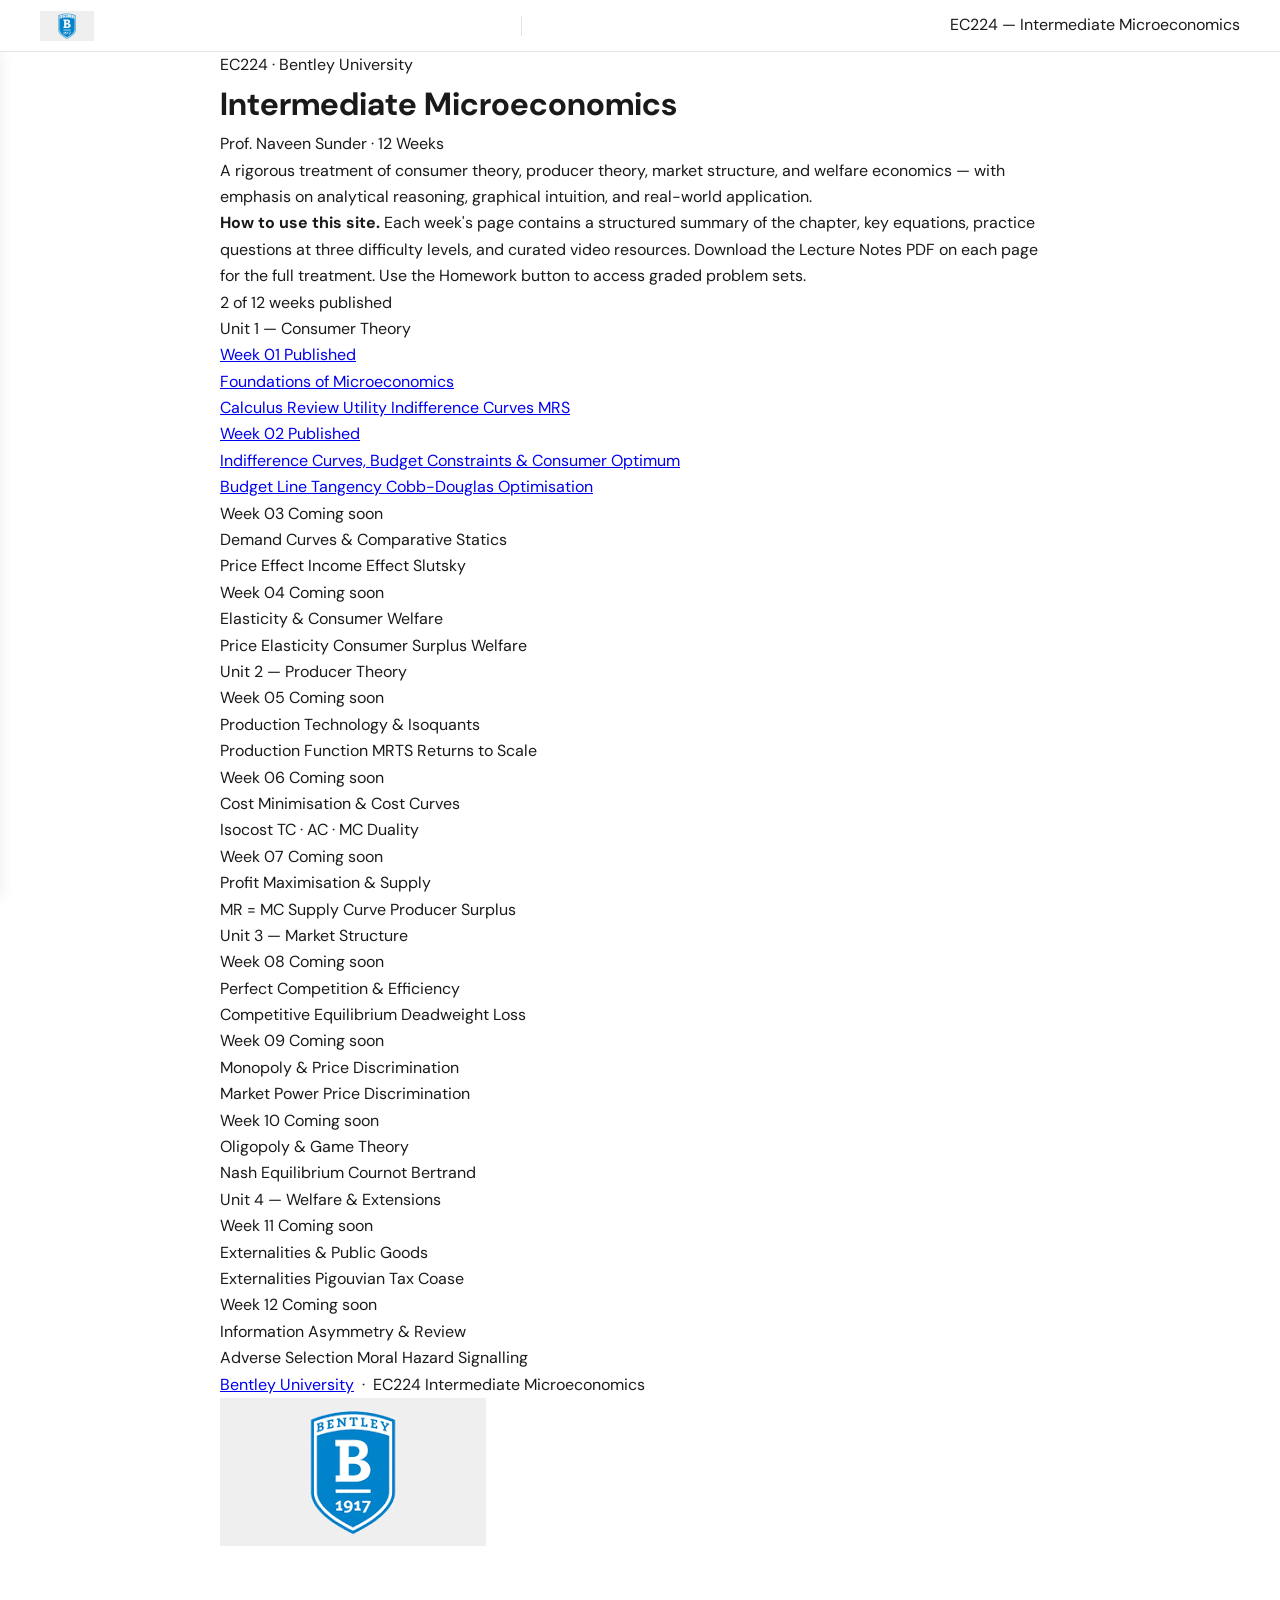
==== commit 14faa9ca: "Add files via upload" ====
--- a/index.html
+++ b/index.html
@@ -9,226 +9,8 @@
   <link rel="preconnect" href="https://fonts.gstatic.com" crossorigin />
   <link href="https://fonts.googleapis.com/css2?family=DM+Sans:ital,opsz,wght@0,9..40,300;0,9..40,400;0,9..40,500;0,9..40,600;1,9..40,400&family=DM+Mono:wght@400;500&display=swap" rel="stylesheet" />
 
-  <style>
-    *, *::before, *::after { box-sizing: border-box; margin: 0; padding: 0; }
-
-    :root {
-      --white:        #ffffff;
-      --off-white:    #f7f7f7;
-      --rule:         #e4e4e4;
-      --text:         #1a1a1a;
-      --muted:        #6b6b6b;
-      --accent:       #1a56db;
-      --accent-light: #eff4ff;
-      --accent-mid:   #c7d9fd;
-      --font:         'DM Sans', system-ui, sans-serif;
-      --mono:         'DM Mono', monospace;
-      --max-w:        1100px;
-    }
-
-    html { scroll-behavior: smooth; }
-    body {
-      font-family: var(--font);
-      font-size: 16.5px;
-      line-height: 1.65;
-      color: var(--text);
-      background: var(--white);
-      -webkit-font-smoothing: antialiased;
-    }
-
-    /* ── Top bar ── */
-    .top-bar {
-      position: sticky; top: 0; z-index: 200;
-      background: rgba(255,255,255,0.97);
-      backdrop-filter: blur(6px);
-      border-bottom: 1px solid var(--rule);
-      height: 52px;
-      display: flex; align-items: center;
-      padding: 0 2.5rem; gap: 0.9rem;
-    }
-    .bentley-logo { height: 30px; width: auto; display: block; }
-    .top-bar-divider { width: 1px; height: 20px; background: var(--rule); flex-shrink: 0; }
-    .top-bar-course { font-size: 0.88rem; color: var(--muted); font-weight: 500; }
-
-    /* ── Main ── */
-    .main { max-width: var(--max-w); margin: 0 auto; padding: 0 2.5rem 4rem; }
-
-    /* ── Header ── */
-    .course-header {
-      padding: 2rem 0 1.4rem;
-      border-bottom: 1px solid var(--rule);
-    }
-    .course-tag {
-      font-size: 0.75rem; font-weight: 600; letter-spacing: 0.1em;
-      text-transform: uppercase; color: var(--accent); margin-bottom: 0.4rem;
-    }
-    .course-header h1 {
-      font-size: 2.1rem; font-weight: 600; line-height: 1.2;
-      color: var(--text); margin-bottom: 0.35rem;
-    }
-    .course-meta {
-      display: flex; align-items: center; gap: 1rem;
-      font-size: 0.92rem; color: var(--muted); flex-wrap: wrap;
-    }
-    .course-meta-sep { color: var(--rule); }
-    .course-description {
-      margin-top: 0.85rem;
-      font-size: 0.97rem;
-      font-style: italic;
-      color: var(--muted);
-      max-width: 700px;
-      line-height: 1.6;
-    }
-
-    /* ── How to use ── */
-    .how-to-use {
-      margin-top: 1rem;
-      padding: 0.65rem 0.95rem;
-      background: var(--off-white);
-      border: 1px solid var(--rule);
-      border-left: 3px solid var(--accent);
-      border-radius: 0 6px 6px 0;
-      font-size: 0.88rem;
-      color: var(--muted);
-      line-height: 1.55;
-    }
-    .how-to-use strong { color: var(--text); font-weight: 500; }
-
-    /* ── Progress bar ── */
-    .progress-row {
-      display: flex; align-items: center; justify-content: space-between;
-      padding: 1.2rem 0 0.6rem;
-      gap: 1rem;
-    }
-    .progress-label { font-size: 0.82rem; color: var(--muted); font-weight: 500; white-space: nowrap; }
-    .progress-track {
-      flex: 1; height: 4px; background: var(--rule); border-radius: 99px; overflow: hidden;
-    }
-    .progress-fill { height: 100%; background: var(--accent); border-radius: 99px; width: 16.7%; }
-
-    /* ── Week grid ── */
-    .week-grid {
-      display: grid;
-      grid-template-columns: repeat(auto-fill, minmax(260px, 1fr));
-      gap: 0.7rem;
-      padding-bottom: 0.5rem;
-    }
-
-    /* Published week card */
-    .week-card {
-      display: block;
-      text-decoration: none;
-      border: 1px solid var(--rule);
-      border-radius: 9px;
-      padding: 1.05rem 1.15rem;
-      transition: border-color 0.15s, box-shadow 0.15s, background 0.15s;
-      position: relative;
-      background: var(--white);
-    }
-    .week-card:hover {
-      border-color: var(--accent);
-      box-shadow: 0 2px 12px rgba(26,86,219,0.08);
-      background: var(--accent-light);
-    }
-    .week-card:hover .wc-num { color: var(--accent); }
-
-    /* Upcoming (greyed) card */
-    .week-card.upcoming {
-      background: var(--off-white);
-      cursor: default;
-      pointer-events: none;
-    }
-    .week-card.upcoming .wc-title,
-    .week-card.upcoming .wc-tags { opacity: 0.45; }
-
-    .wc-top { display: flex; align-items: center; justify-content: space-between; margin-bottom: 0.38rem; }
-    .wc-num {
-      font-family: var(--mono); font-size: 0.72rem; font-weight: 500;
-      color: var(--accent); letter-spacing: 0.04em;
-    }
-    .wc-num.upcoming { color: var(--muted); }
-    .wc-badge {
-      font-size: 0.63rem; font-weight: 600; letter-spacing: 0.06em;
-      text-transform: uppercase; border-radius: 4px;
-      padding: 0.1rem 0.4rem;
-    }
-    .wc-badge.published { background: #dcfce7; color: #16a34a; }
-    .wc-badge.soon { background: var(--off-white); color: var(--muted); border: 1px solid var(--rule); }
-
-    .wc-title {
-      font-size: 0.97rem; font-weight: 500; color: var(--text);
-      line-height: 1.35; margin-bottom: 0.5rem;
-    }
-    .wc-tags { display: flex; flex-wrap: wrap; gap: 0.28rem; }
-    .wc-tag {
-      font-size: 0.68rem; color: var(--muted);
-      background: var(--off-white); border: 1px solid var(--rule);
-      border-radius: 4px; padding: 0.06rem 0.36rem;
-    }
-    .week-card:hover .wc-tag { background: white; }
-
-    /* Section dividers within grid */
-    .grid-section-label {
-      grid-column: 1 / -1;
-      font-size: 0.72rem; font-weight: 600; letter-spacing: 0.1em;
-      text-transform: uppercase; color: var(--muted);
-      padding: 0.7rem 0 0.15rem;
-      border-top: 1px solid var(--rule);
-      margin-top: 0.2rem;
-    }
-    .grid-section-label:first-child { border-top: none; padding-top: 1rem; }
-
-    /* ── Footer ── */
-    .site-footer {
-      padding: 1.8rem 0 0;
-      border-top: 1px solid var(--rule);
-      display: flex; align-items: center; justify-content: space-between;
-      flex-wrap: wrap; gap: 0.5rem;
-    }
-    .footer-left { font-size: 0.82rem; color: var(--muted); line-height: 1.5; }
-    .footer-left a { color: var(--muted); text-decoration: none; }
-    .footer-left a:hover { color: var(--accent); }
-    .footer-logo { height: 24px; opacity: 0.55; }
-
-    /* ── Left week nav ─────────────────────────────── */
-    .left-nav {
-      position: fixed; top: 52px; left: 0; width: 188px;
-      height: calc(100vh - 52px); background: var(--white);
-      border-right: 1px solid var(--rule); overflow-y: auto;
-      z-index: 150; transform: translateX(-100%); transition: transform 0.25s ease;
-      display: flex; flex-direction: column; padding: 0.6rem 0;
-      box-shadow: 2px 0 12px rgba(0,0,0,0.06);
-    }
-    .left-nav.open { transform: translateX(0); }
-    .left-nav-header {
-      font-size: 0.62rem; font-weight: 700; letter-spacing: 0.1em;
-      text-transform: uppercase; color: var(--muted);
-      padding: 0.35rem 1rem 0.45rem; border-bottom: 1px solid var(--rule);
-      margin-bottom: 0.3rem;
-    }
-    .left-nav ul { list-style: none; padding: 0; margin: 0; }
-    .left-nav-item a, .left-nav-item span {
-      display: block; padding: 0.3rem 1rem;
-      font-size: 0.82rem; color: var(--text);
-      text-decoration: none; transition: background 0.1s;
-    }
-    .left-nav-item a:hover { background: var(--accent-light); color: var(--accent); }
-    .left-nav-item.active > a {
-      background: var(--accent-light); color: var(--accent); font-weight: 600;
-      border-left: 3px solid var(--accent); padding-left: calc(1rem - 3px);
-    }
-    .left-nav-item.upcoming span { color: var(--muted); cursor: default; font-size: 0.82rem; }
-    .left-nav-toggle {
-      display: flex; align-items: center; gap: 0.35rem;
-      background: none; border: 1px solid var(--rule); border-radius: 6px;
-      padding: 0.28rem 0.65rem; font-family: var(--font); font-size: 0.75rem;
-      color: var(--muted); cursor: pointer; transition: all 0.15s;
-    }
-    .left-nav-toggle:hover { border-color: var(--accent); color: var(--accent); }
-    .left-nav-overlay { display: none; position: fixed; inset: 0; background: rgba(0,0,0,0.18); z-index: 140; }
-    .left-nav-overlay.open { display: block; }
-
-  </style>
+  <!-- Shared stylesheet -->
+  <link rel="stylesheet" href="shared.css" />
 </head>
 <body>
 
@@ -247,16 +29,16 @@
   <ul>
     <li class="left-nav-item published"><a href="week1.html">Week 1</a></li>
     <li class="left-nav-item published"><a href="week2.html">Week 2</a></li>
-    <li class="left-nav-item upcoming"><span>Week 3</span></li>
-    <li class="left-nav-item upcoming"><span>Week 4</span></li>
-    <li class="left-nav-item upcoming"><span>Week 5</span></li>
-    <li class="left-nav-item upcoming"><span>Week 6</span></li>
-    <li class="left-nav-item upcoming"><span>Week 7</span></li>
-    <li class="left-nav-item upcoming"><span>Week 8</span></li>
-    <li class="left-nav-item upcoming"><span>Week 9</span></li>
-    <li class="left-nav-item upcoming"><span>Week 10</span></li>
-    <li class="left-nav-item upcoming"><span>Week 11</span></li>
-    <li class="left-nav-item upcoming"><span>Week 12</span></li>
+    <li class="left-nav-item upcoming"><a href="index.html">Week 3</a></li>
+    <li class="left-nav-item upcoming"><a href="index.html">Week 4</a></li>
+    <li class="left-nav-item upcoming"><a href="index.html">Week 5</a></li>
+    <li class="left-nav-item upcoming"><a href="index.html">Week 6</a></li>
+    <li class="left-nav-item upcoming"><a href="index.html">Week 7</a></li>
+    <li class="left-nav-item upcoming"><a href="index.html">Week 8</a></li>
+    <li class="left-nav-item upcoming"><a href="index.html">Week 9</a></li>
+    <li class="left-nav-item upcoming"><a href="index.html">Week 10</a></li>
+    <li class="left-nav-item upcoming"><a href="index.html">Week 11</a></li>
+    <li class="left-nav-item upcoming"><a href="index.html">Week 12</a></li>
   </ul>
 </nav>
 
--- a/shared.css
+++ b/shared.css
@@ -0,0 +1,375 @@
+    *, *::before, *::after { box-sizing: border-box; margin: 0; padding: 0; }
+
+    :root {
+      --white:        #ffffff;
+      --off-white:    #f7f7f7;
+      --rule:         #e4e4e4;
+      --text:         #1a1a1a;
+      --muted:        #6b6b6b;
+      --accent:       #1a56db;
+      --accent-light: #eff4ff;
+      --accent-mid:   #c7d9fd;
+      --warn-bg:      #fffbeb;
+      --warn-border:  #d97706;
+      --green-bg:     #f0fdf4;
+      --green-border: #16a34a;
+      --font:         'DM Sans', system-ui, sans-serif;
+      --mono:         'DM Mono', monospace;
+      --max-w:        920px;
+      --sidebar-w:    260px;
+    }
+
+    html { scroll-behavior: smooth; }
+    body {
+      font-family: var(--font);
+      font-size: 16px;
+      line-height: 1.65;
+      color: var(--text);
+      background: var(--white);
+      -webkit-font-smoothing: antialiased;
+    }
+
+    /* Top bar */
+    .top-bar {
+      position: sticky; top: 0; z-index: 200;
+      background: rgba(255,255,255,0.97);
+      backdrop-filter: blur(6px);
+      border-bottom: 1px solid var(--rule);
+      height: 52px;
+      display: flex; align-items: center; justify-content: space-between;
+      padding: 0 2.5rem;
+    }
+    .top-bar-left { display: flex; align-items: center; gap: 0.75rem; }
+    .bentley-logo { height: 30px; width: auto; display: block; }
+    .top-bar-divider { width: 1px; height: 20px; background: var(--rule); }
+    .breadcrumb { display: flex; align-items: center; gap: 0.35rem; font-size: 0.86rem; color: var(--muted); }
+    .breadcrumb a { color: var(--muted); text-decoration: none; }
+    .breadcrumb a:hover { color: var(--accent); }
+    .breadcrumb-sep { color: var(--rule); }
+    .nav-toggle {
+      display: flex; align-items: center; gap: 0.4rem;
+      background: none; border: 1px solid var(--rule); border-radius: 6px;
+      padding: 0.28rem 0.65rem;
+      font-family: var(--font); font-size: 0.75rem; color: var(--muted);
+      cursor: pointer; transition: all 0.15s;
+    }
+    .nav-toggle:hover { border-color: var(--accent); color: var(--accent); }
+
+    /* Sidebar */
+    .sidebar-overlay { display: none; position: fixed; inset: 0; background: rgba(0,0,0,0.18); z-index: 300; }
+    .sidebar-overlay.open { display: block; }
+    .sidebar {
+      position: fixed; top: 0; right: -260px;
+      width: var(--sidebar-w); height: 100vh;
+      background: var(--white); border-left: 1px solid var(--rule);
+      z-index: 400; transition: right 0.25s ease;
+      display: flex; flex-direction: column;
+      padding: 1rem; box-shadow: -4px 0 20px rgba(0,0,0,0.06);
+      overflow-y: auto;
+    }
+    .sidebar.open { right: 0; }
+    .sidebar-header {
+      display: flex; align-items: center; justify-content: space-between;
+      margin-bottom: 0.85rem; padding-bottom: 0.6rem; border-bottom: 1px solid var(--rule);
+    }
+    .sidebar-title { font-size: 0.7rem; font-weight: 600; letter-spacing: 0.09em; text-transform: uppercase; color: var(--muted); }
+    .sidebar-close { background: none; border: none; font-size: 1rem; cursor: pointer; color: var(--muted); }
+    .sidebar-close:hover { color: var(--text); }
+    .sidebar-nav { list-style: none; display: flex; flex-direction: column; gap: 0.05rem; }
+    .sidebar-nav a {
+      display: flex; align-items: center; gap: 0.55rem;
+      padding: 0.45rem 0.55rem; border-radius: 6px;
+      text-decoration: none; font-size: 0.84rem; color: var(--text); transition: background 0.12s;
+    }
+    .sidebar-nav a:hover { background: var(--accent-light); color: var(--accent); }
+    .nav-icon { font-size: 0.88rem; width: 18px; text-align: center; }
+
+    /* Main */
+    .main { max-width: var(--max-w); margin: 0 auto; padding: 0 2.5rem 3rem; }
+
+    /* Hero */
+    .hero { padding: 1.6rem 0 1.1rem; border-bottom: 1px solid var(--rule); position: relative; }
+    .week-ghost {
+      position: absolute; right: 0; top: 0.4rem;
+      font-size: 6rem; font-weight: 700; color: #f0f0f0;
+      line-height: 1; user-select: none; pointer-events: none;
+    }
+    .week-label { font-size: 0.74rem; font-weight: 600; letter-spacing: 0.1em; text-transform: uppercase; color: var(--accent); margin-bottom: 0.3rem; }
+    .hero h1 { font-size: 1.85rem; font-weight: 600; line-height: 1.25; color: var(--text); max-width: 600px; margin-bottom: 0.25rem; }
+    .hero-instructor { font-size: 0.9rem; color: var(--muted); margin-bottom: 0.9rem; }
+
+    /* Download buttons */
+    .download-row { display: flex; flex-wrap: wrap; gap: 0.4rem; }
+    .dl-btn {
+      display: inline-flex; align-items: center; gap: 0.35rem;
+      padding: 0.3rem 0.7rem;
+      border: 1px solid var(--rule); border-radius: 6px;
+      background: var(--off-white);
+      font-family: var(--font); font-size: 0.76rem; font-weight: 500; color: var(--text);
+      text-decoration: none; cursor: pointer; transition: all 0.15s; white-space: nowrap;
+    }
+    .dl-btn:hover { border-color: var(--accent); background: var(--accent-light); color: var(--accent); }
+    .dl-icon { font-size: 0.82rem; }
+
+    /* Sections */
+    .section { padding: 1.1rem 0; border-bottom: 1px solid var(--rule); }
+    .section:last-child { border-bottom: none; }
+    .section-label { font-size: 0.72rem; font-weight: 600; letter-spacing: 0.1em; text-transform: uppercase; color: var(--accent); margin-bottom: 0.3rem; }
+    .section h2 { font-size: 1.1rem; font-weight: 600; color: var(--text); margin-bottom: 0.75rem; line-height: 1.3; }
+
+    /* Opening questions */
+    .questions-grid { display: grid; grid-template-columns: repeat(auto-fill, minmax(195px, 1fr)); gap: 0.45rem; }
+    .q-card {
+      background: var(--off-white); border: 1px solid var(--rule); border-radius: 6px;
+      padding: 0.55rem 0.7rem 0.55rem 1.1rem;
+      font-size: 0.81rem; color: var(--text); line-height: 1.45; position: relative;
+    }
+    .q-card::before { content: '?'; position: absolute; left: 0.38rem; top: 0.52rem; font-size: 0.68rem; font-weight: 700; color: var(--accent); }
+
+    /* Learning objectives */
+    .lo-list { list-style: none; display: flex; flex-direction: column; gap: 0.32rem; }
+    .lo-item { display: flex; align-items: flex-start; gap: 0.55rem; font-size: 0.85rem; line-height: 1.5; }
+    .lo-badge {
+      flex-shrink: 0; width: 24px; height: 24px; border-radius: 50%;
+      background: var(--accent); color: white;
+      font-size: 0.6rem; font-weight: 600;
+      display: flex; align-items: center; justify-content: center; margin-top: 0.12rem;
+    }
+
+    /* Accordions */
+    .accordion-list { display: flex; flex-direction: column; gap: 0.32rem; }
+    .accordion { border: 1px solid var(--rule); border-radius: 7px; overflow: hidden; }
+    .accordion-header {
+      width: 100%; background: none; border: none; cursor: pointer;
+      display: flex; align-items: center; justify-content: space-between;
+      padding: 0.6rem 0.85rem; text-align: left; transition: background 0.12s; gap: 0.5rem;
+    }
+    .accordion-header:hover { background: var(--off-white); }
+    .accordion-header.open { background: var(--accent-light); }
+    .acc-left { display: flex; align-items: center; gap: 0.45rem; flex: 1; min-width: 0; }
+    .acc-title { font-size: 0.87rem; font-weight: 500; color: var(--text); }
+    .acc-tag {
+      font-size: 0.62rem; font-weight: 600; color: var(--accent);
+      background: var(--accent-light); border: 1px solid var(--accent-mid);
+      border-radius: 4px; padding: 0.04rem 0.32rem; white-space: nowrap;
+    }
+    .acc-chevron { color: var(--muted); font-size: 0.62rem; transition: transform 0.2s; flex-shrink: 0; }
+    .accordion-header.open .acc-chevron { transform: rotate(180deg); }
+    .accordion-body {
+      display: none; padding: 0.7rem 0.85rem;
+      font-size: 0.84rem; color: var(--text); line-height: 1.65;
+      border-top: 1px solid var(--rule);
+    }
+    .accordion-body.open { display: block; }
+    .accordion-body p + p { margin-top: 0.45rem; }
+    .app-box { background: var(--off-white); border-left: 3px solid var(--accent); padding: 0.5rem 0.7rem; margin-top: 0.6rem; border-radius: 0 5px 5px 0; font-size: 0.8rem; }
+    .app-box strong { font-size: 0.63rem; letter-spacing: 0.07em; text-transform: uppercase; color: var(--accent); display: block; margin-bottom: 0.18rem; }
+
+    /* IC table */
+    .ic-table { width: 100%; border-collapse: collapse; font-size: 0.82rem; }
+    .ic-table th { text-align: left; font-size: 0.66rem; font-weight: 600; letter-spacing: 0.07em; text-transform: uppercase; color: var(--muted); padding: 0.38rem 0.7rem 0.38rem 0; border-bottom: 2px solid var(--rule); }
+    .ic-table td { padding: 0.42rem 0.7rem 0.42rem 0; border-bottom: 1px solid var(--rule); vertical-align: middle; }
+    .ic-table tr:last-child td { border-bottom: none; }
+    .ic-cell { display: flex; align-items: center; gap: 0.48rem; }
+    .ic-sketch { width: 44px; height: 34px; flex-shrink: 0; }
+
+    /* Equations */
+    .eq-list { display: flex; flex-direction: column; gap: 0.32rem; }
+    .eq-row {
+      display: grid; grid-template-columns: 155px 1fr; align-items: center;
+      gap: 0.85rem; padding: 0.55rem 0.8rem;
+      background: var(--off-white); border: 1px solid var(--rule); border-radius: 7px; font-size: 0.85rem;
+    }
+    .eq-label { font-size: 0.76rem; font-weight: 500; color: var(--muted); }
+
+    /* Flowchart */
+    .flowchart { background: var(--off-white); border: 1px solid var(--rule); border-radius: 8px; padding: 1rem; display: flex; flex-direction: column; align-items: center; gap: 0.22rem; }
+    .fc-node { background: white; border: 1.5px solid var(--accent); border-radius: 6px; padding: 0.42rem 1rem; font-size: 0.81rem; font-weight: 500; color: var(--text); text-align: center; max-width: 280px; width: 100%; }
+    .fc-diamond { background: var(--accent-light); border: 1.5px solid var(--accent); border-radius: 4px; padding: 0.42rem 1rem; font-size: 0.81rem; font-weight: 500; color: var(--accent); text-align: center; max-width: 280px; width: 100%; }
+    .fc-arrow { font-size: 0.88rem; color: var(--muted); line-height: 1; padding: 0.05rem 0; }
+    .fc-branches { display: grid; grid-template-columns: 1fr 1fr; gap: 0.65rem; width: 100%; max-width: 480px; }
+    .fc-branch { display: flex; flex-direction: column; align-items: center; gap: 0.18rem; }
+    .fc-branch-label { font-size: 0.67rem; color: var(--muted); font-weight: 500; }
+    .fc-result { background: white; border: 1px solid var(--rule); border-radius: 6px; padding: 0.42rem 0.6rem; font-size: 0.77rem; color: var(--text); text-align: center; width: 100%; line-height: 1.45; }
+
+    /* Warning box */
+    .warning-box { background: var(--warn-bg); border: 1px solid var(--warn-border); border-radius: 7px; padding: 0.8rem 0.95rem; }
+    .warning-box h3 { font-size: 0.75rem; font-weight: 600; color: var(--warn-border); margin-bottom: 0.45rem; letter-spacing: 0.04em; text-transform: uppercase; }
+    .warning-list { list-style: none; display: flex; flex-direction: column; gap: 0.38rem; }
+    .warning-list li { font-size: 0.82rem; line-height: 1.5; padding-left: 1.15rem; position: relative; }
+    .warning-list li::before { content: '⚠'; position: absolute; left: 0; font-size: 0.68rem; top: 0.12rem; }
+
+    /* Practice questions */
+    .pq-filters { display: flex; gap: 0.32rem; margin-bottom: 0.6rem; flex-wrap: wrap; }
+    .pq-filter { border: 1px solid var(--rule); background: white; border-radius: 99px; padding: 0.18rem 0.65rem; font-size: 0.74rem; font-family: var(--font); cursor: pointer; color: var(--muted); transition: all 0.12s; }
+    .pq-filter.active, .pq-filter:hover { background: var(--accent); color: white; border-color: var(--accent); }
+    .pq-list { display: flex; flex-direction: column; gap: 0.32rem; }
+    .pq-item { border: 1px solid var(--rule); border-radius: 7px; overflow: hidden; }
+    .pq-item[data-hidden="true"] { display: none; }
+    .pq-header { width: 100%; background: none; border: none; cursor: pointer; display: flex; align-items: flex-start; gap: 0.55rem; padding: 0.58rem 0.82rem; text-align: left; transition: background 0.12s; }
+    .pq-header:hover { background: var(--off-white); }
+    .pq-num { font-family: var(--mono); font-size: 0.68rem; color: var(--accent); flex-shrink: 0; width: 22px; padding-top: 0.1rem; }
+    .pq-text { font-size: 0.83rem; color: var(--text); flex: 1; line-height: 1.45; }
+    .pq-stars { color: #d97706; font-size: 0.7rem; flex-shrink: 0; padding-top: 0.1rem; }
+    .pq-chevron { color: var(--muted); font-size: 0.62rem; flex-shrink: 0; transition: transform 0.2s; padding-top: 0.15rem; }
+    .pq-header.open .pq-chevron { transform: rotate(180deg); }
+    .pq-body { display: none; padding: 0.58rem 0.82rem 0.7rem 2rem; font-size: 0.82rem; border-top: 1px solid var(--rule); line-height: 1.6; color: var(--text); }
+    .pq-body.open { display: block; }
+    .pq-body p + p { margin-top: 0.4rem; }
+    .pq-sol-btn { margin-top: 0.5rem; background: none; border: 1px solid var(--accent); color: var(--accent); border-radius: 5px; padding: 0.22rem 0.65rem; font-size: 0.74rem; font-family: var(--font); cursor: pointer; transition: all 0.12s; }
+    .pq-sol-btn:hover { background: var(--accent); color: white; }
+    .pq-solution { display: none; margin-top: 0.5rem; padding: 0.6rem 0.8rem; background: var(--green-bg); border: 1px solid var(--green-border); border-radius: 6px; font-size: 0.81rem; line-height: 1.6; }
+    .pq-solution.open { display: block; }
+
+    /* Summary notice */
+    .summary-notice {
+      display: flex; align-items: flex-start; gap: 0.5rem;
+      background: var(--off-white); border: 1px solid var(--rule);
+      border-left: 3px solid var(--accent);
+      border-radius: 0 6px 6px 0;
+      padding: 0.5rem 0.75rem;
+      margin-top: 0.85rem;
+      font-size: 0.78rem; color: var(--muted); line-height: 1.5;
+    }
+    .summary-notice strong { color: var(--text); font-weight: 500; }
+
+    /* Videos — ordered list layout */
+    .video-list { display: flex; flex-direction: column; gap: 0.45rem; }
+    .video-item {
+      display: flex; align-items: flex-start; gap: 0.85rem;
+      border: 1px solid var(--rule); border-radius: 7px;
+      padding: 0.65rem 0.85rem;
+      text-decoration: none; color: inherit;
+      transition: border-color 0.15s, background 0.12s;
+    }
+    .video-item:hover { border-color: var(--accent); background: var(--accent-light); }
+    .video-thumb-sm {
+      flex-shrink: 0; width: 68px; height: 44px;
+      background: #1a1a1a; border-radius: 5px;
+      display: flex; align-items: center; justify-content: center;
+      position: relative; overflow: hidden;
+    }
+    .yt-icon { width: 22px; height: auto; opacity: 0.9; }
+    .video-duration {
+      position: absolute; bottom: 0.2rem; right: 0.2rem;
+      background: rgba(0,0,0,0.75); color: white;
+      font-size: 0.55rem; font-family: var(--mono);
+      padding: 0.05rem 0.22rem; border-radius: 2px;
+    }
+    .video-details { flex: 1; min-width: 0; }
+    .video-rank { font-family: var(--mono); font-size: 0.65rem; color: var(--accent); margin-bottom: 0.1rem; }
+    .video-title-text { font-size: 0.9rem; font-weight: 500; color: var(--text); line-height: 1.35; margin-bottom: 0.08rem; }
+    .video-uploader { font-size: 0.72rem; color: var(--accent); font-weight: 500; margin-bottom: 0.2rem; }
+    .video-desc { font-size: 0.78rem; color: var(--muted); line-height: 1.5; }
+
+    /* Week nav */
+    .week-nav { display: flex; justify-content: space-between; align-items: center; padding: 1rem 0 0; }
+    .week-nav-link { display: flex; flex-direction: column; text-decoration: none; gap: 0.08rem; }
+    .wnl-label { font-size: 0.65rem; letter-spacing: 0.08em; text-transform: uppercase; color: var(--muted); font-weight: 500; }
+    .wnl-title { font-size: 0.86rem; font-weight: 500; color: var(--accent); }
+
+    @media (max-width: 540px) {
+      .hero h1 { font-size: 1.22rem; }
+      .week-ghost { font-size: 3.8rem; }
+      .eq-row { grid-template-columns: 1fr; gap: 0.2rem; }
+      .fc-branches { grid-template-columns: 1fr; }
+      .questions-grid { grid-template-columns: 1fr; }
+      .video-grid { grid-template-columns: repeat(2, 1fr); }
+    }
+
+    /* ── Left week nav ─────────────────────────────── */
+    .left-nav {
+      position: fixed; top: 52px; left: 0; width: 188px;
+      height: calc(100vh - 52px); background: var(--white);
+      border-right: 1px solid var(--rule); overflow-y: auto;
+      z-index: 150; transform: translateX(-100%); transition: transform 0.25s ease;
+      display: flex; flex-direction: column; padding: 0.6rem 0;
+      box-shadow: 2px 0 12px rgba(0,0,0,0.06);
+    }
+    .left-nav.open { transform: translateX(0); }
+    .left-nav-header {
+      font-size: 0.62rem; font-weight: 700; letter-spacing: 0.1em;
+      text-transform: uppercase; color: var(--muted);
+      padding: 0.35rem 1rem 0.45rem; border-bottom: 1px solid var(--rule);
+      margin-bottom: 0.3rem;
+    }
+    .left-nav ul { list-style: none; padding: 0; margin: 0; }
+    .left-nav-item a, .left-nav-item span {
+      display: block; padding: 0.3rem 1rem;
+      font-size: 0.82rem; color: var(--text);
+      text-decoration: none; transition: background 0.1s;
+    }
+    .left-nav-item a:hover { background: var(--accent-light); color: var(--accent); }
+    .left-nav-item.active > a {
+      background: var(--accent-light); color: var(--accent); font-weight: 600;
+      border-left: 3px solid var(--accent); padding-left: calc(1rem - 3px);
+    }
+    .left-nav-item.upcoming a { color: var(--muted); font-size: 0.82rem; }
+    .left-nav-item.upcoming a:hover { background: none; color: var(--muted); cursor: default; }
+    .left-nav-toggle {
+      display: flex; align-items: center; gap: 0.35rem;
+      background: none; border: 1px solid var(--rule); border-radius: 6px;
+      padding: 0.28rem 0.65rem; font-family: var(--font); font-size: 0.75rem;
+      color: var(--muted); cursor: pointer; transition: all 0.15s;
+    }
+    .left-nav-toggle:hover { border-color: var(--accent); color: var(--accent); }
+    .left-nav-overlay { display: none; position: fixed; inset: 0; background: rgba(0,0,0,0.18); z-index: 140; }
+    .left-nav-overlay.open { display: block; }
+
+    /* ── Week-specific components (include as needed) ─── */
+    .rules-table { width:100%; border-collapse:collapse; font-size:0.84rem; }
+    .rules-table th { text-align:left; font-size:0.66rem; font-weight:600; letter-spacing:0.07em; text-transform:uppercase; color:var(--muted); padding:0.38rem 0.8rem 0.38rem 0; border-bottom:2px solid var(--rule); }
+    .rules-table td { padding:0.5rem 0.8rem 0.5rem 0; border-bottom:1px solid var(--rule); vertical-align:top; line-height:1.5; }
+    .rules-table tr:last-child td { border-bottom:none; }
+    .rule-name { font-weight:600; color:var(--text); font-size:0.82rem; }
+    .rule-formula { font-family:var(--mono); font-size:0.78rem; color:var(--accent); }
+    .rule-example { font-size:0.78rem; color:var(--muted); }
+    .assumptions-grid { display:grid; grid-template-columns:repeat(3,1fr); gap:0.45rem; }
+    .assump-card { background:var(--off-white); border:1px solid var(--rule); border-radius:7px; padding:0.7rem 0.85rem; }
+    .assump-name { font-size:0.75rem; font-weight:600; color:var(--accent); text-transform:uppercase; letter-spacing:0.06em; margin-bottom:0.25rem; }
+    .assump-def { font-size:0.82rem; color:var(--text); line-height:1.5; }
+    @media(max-width:600px){ .assumptions-grid { grid-template-columns:1fr; } }
+    .props-list { list-style:none; display:flex; flex-direction:column; gap:0.3rem; }
+    .props-list li { display:flex; align-items:flex-start; gap:0.55rem; font-size:0.84rem; line-height:1.5; padding:0.42rem 0.7rem; background:var(--off-white); border:1px solid var(--rule); border-radius:6px; }
+    .prop-bullet { flex-shrink:0; width:6px; height:6px; border-radius:50%; background:var(--accent); margin-top:0.48rem; }
+
+
+    /* ── Left week nav ─────────────────────────────── */
+    .left-nav {
+      position: fixed; top: 52px; left: 0; width: 188px;
+      height: calc(100vh - 52px); background: var(--white);
+      border-right: 1px solid var(--rule); overflow-y: auto;
+      z-index: 150; transform: translateX(-100%); transition: transform 0.25s ease;
+      display: flex; flex-direction: column; padding: 0.6rem 0;
+      box-shadow: 2px 0 12px rgba(0,0,0,0.06);
+    }
+    .left-nav.open { transform: translateX(0); }
+    .left-nav-header {
+      font-size: 0.62rem; font-weight: 700; letter-spacing: 0.1em;
+      text-transform: uppercase; color: var(--muted);
+      padding: 0.35rem 1rem 0.45rem; border-bottom: 1px solid var(--rule);
+      margin-bottom: 0.3rem;
+    }
+    .left-nav ul { list-style: none; padding: 0; margin: 0; }
+    .left-nav-item a, .left-nav-item span {
+      display: block; padding: 0.3rem 1rem;
+      font-size: 0.82rem; color: var(--text);
+      text-decoration: none; transition: background 0.1s;
+    }
+    .left-nav-item a:hover { background: var(--accent-light); color: var(--accent); }
+    .left-nav-item.active > a {
+      background: var(--accent-light); color: var(--accent); font-weight: 600;
+      border-left: 3px solid var(--accent); padding-left: calc(1rem - 3px);
+    }
+    .left-nav-item.upcoming a { color: var(--muted); font-size: 0.82rem; }
+    .left-nav-item.upcoming a:hover { background: none; color: var(--muted); cursor: default; }
+    .left-nav-toggle {
+      display: flex; align-items: center; gap: 0.35rem;
+      background: none; border: 1px solid var(--rule); border-radius: 6px;
+      padding: 0.28rem 0.65rem; font-family: var(--font); font-size: 0.75rem;
+      color: var(--muted); cursor: pointer; transition: all 0.15s;
+    }
+    .left-nav-toggle:hover { border-color: var(--accent); color: var(--accent); }
+    .left-nav-overlay { display: none; position: fixed; inset: 0; background: rgba(0,0,0,0.18); z-index: 140; }
+    .left-nav-overlay.open { display: block; }
+
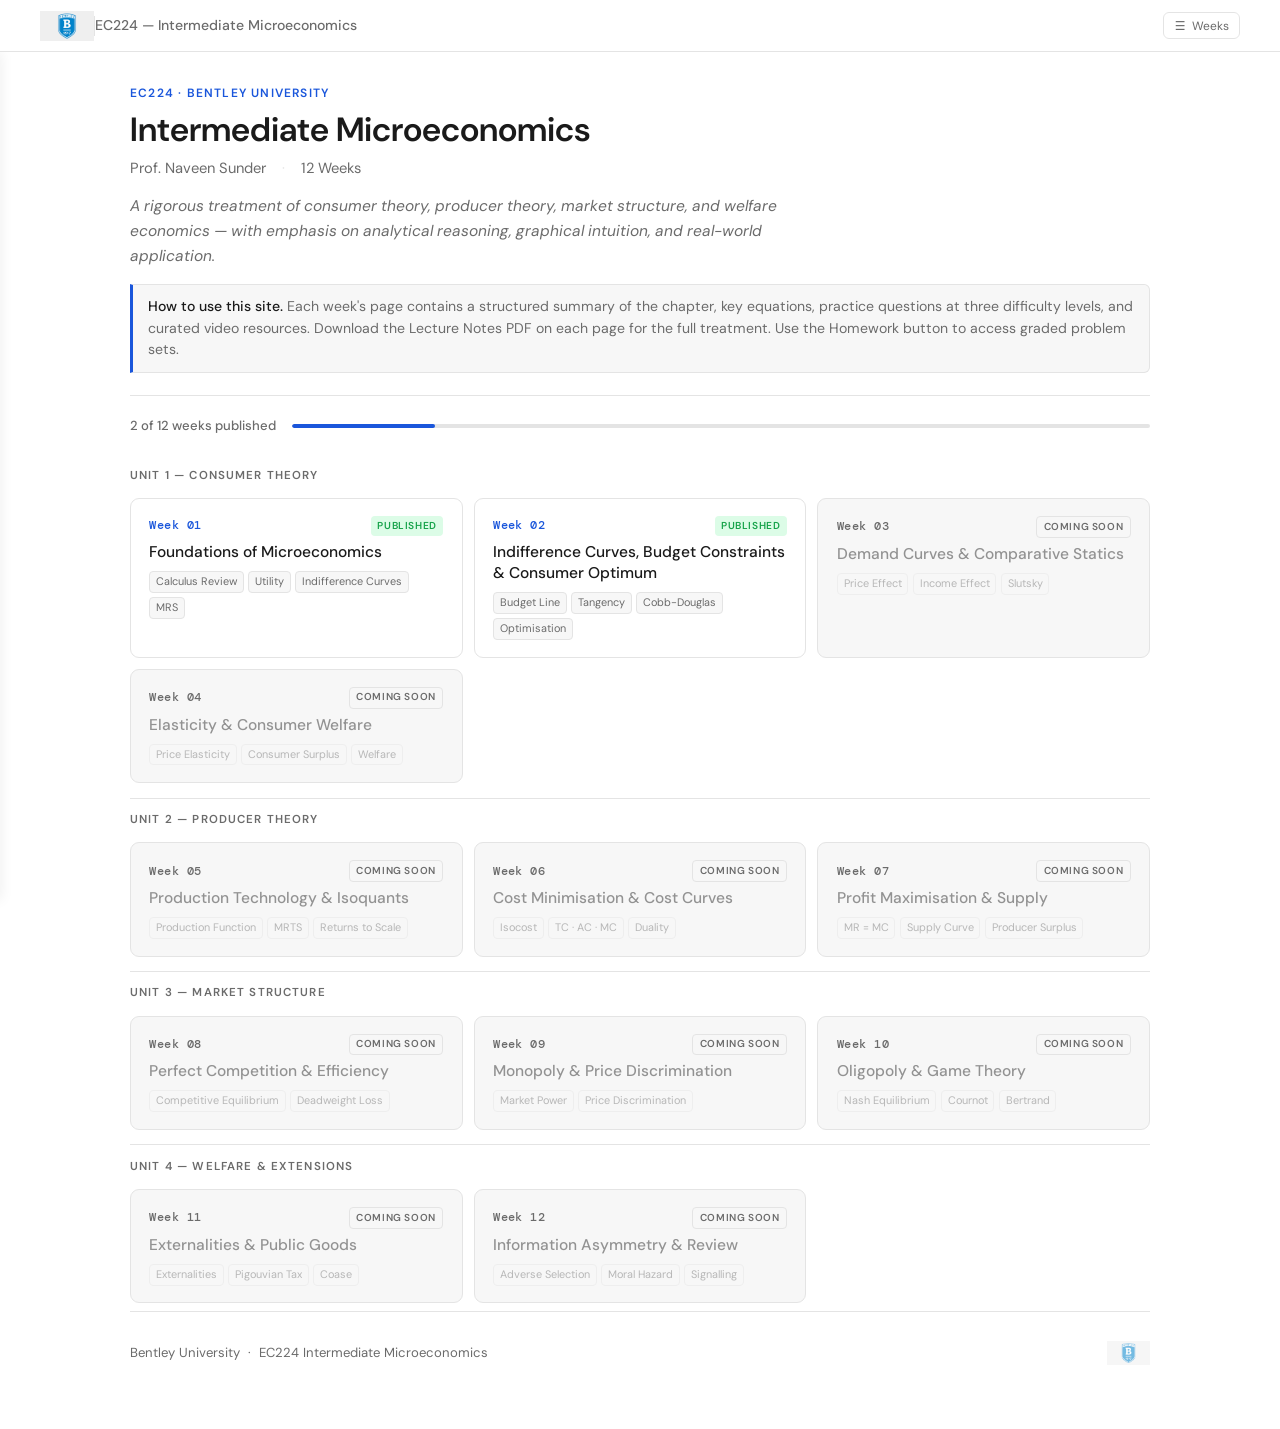
==== commit 19b50743: "Add files via upload" ====
--- a/index.html
+++ b/index.html
@@ -21,6 +21,7 @@
   </a>
   <div class="top-bar-divider"></div>
   <span class="top-bar-course">EC224 — Intermediate Microeconomics</span>
+  <button class="left-nav-toggle" onclick="openLN()" style="margin-left:auto">&#9776;&nbsp; Weeks</button>
 </div>
 
 <div class="left-nav-overlay" id="lnOverlay" onclick="closeLN()"></div>
@@ -42,7 +43,7 @@
   </ul>
 </nav>
 
-<main class="main" id="main-content">
+<main class="main" id="main-content" style="max-width:1100px;padding:0 2.5rem 4rem;">
 
   <!-- Course header -->
   <header class="course-header">
--- a/shared.css
+++ b/shared.css
@@ -373,3 +373,47 @@
     .left-nav-overlay { display: none; position: fixed; inset: 0; background: rgba(0,0,0,0.18); z-index: 140; }
     .left-nav-overlay.open { display: block; }
 
+
+    /* ── Index page — course header ─────────────────── */
+    .top-bar-course { font-size: 0.88rem; color: var(--muted); font-weight: 500; }
+    .course-header { padding: 2rem 0 1.4rem; border-bottom: 1px solid var(--rule); }
+    .course-tag { font-size: 0.75rem; font-weight: 600; letter-spacing: 0.1em; text-transform: uppercase; color: var(--accent); margin-bottom: 0.4rem; }
+    .course-header h1 { font-size: 2.1rem; font-weight: 600; line-height: 1.2; color: var(--text); margin-bottom: 0.35rem; }
+    .course-meta { display: flex; align-items: center; gap: 1rem; font-size: 0.92rem; color: var(--muted); flex-wrap: wrap; }
+    .course-meta-sep { color: var(--rule); }
+    .course-description { margin-top: 0.85rem; font-size: 0.97rem; font-style: italic; color: var(--muted); max-width: 700px; line-height: 1.6; }
+    .how-to-use { margin-top: 1rem; padding: 0.65rem 0.95rem; background: var(--off-white); border: 1px solid var(--rule); border-left: 3px solid var(--accent); border-radius: 0 6px 6px 0; font-size: 0.88rem; color: var(--muted); line-height: 1.55; }
+    .how-to-use strong { color: var(--text); font-weight: 500; }
+
+    /* ── Index page — progress bar ──────────────────── */
+    .progress-row { display: flex; align-items: center; justify-content: space-between; padding: 1.2rem 0 0.6rem; gap: 1rem; }
+    .progress-label { font-size: 0.82rem; color: var(--muted); font-weight: 500; white-space: nowrap; }
+    .progress-track { flex: 1; height: 4px; background: var(--rule); border-radius: 99px; overflow: hidden; }
+    .progress-fill { height: 100%; background: var(--accent); border-radius: 99px; width: 16.7%; }
+
+    /* ── Index page — week grid ─────────────────────── */
+    .week-grid { display: grid; grid-template-columns: repeat(auto-fill, minmax(260px, 1fr)); gap: 0.7rem; padding-bottom: 0.5rem; }
+    .week-card { display: block; text-decoration: none; border: 1px solid var(--rule); border-radius: 9px; padding: 1.05rem 1.15rem; transition: border-color 0.15s, box-shadow 0.15s, background 0.15s; background: var(--white); }
+    .week-card:hover { border-color: var(--accent); box-shadow: 0 2px 12px rgba(26,86,219,0.08); background: var(--accent-light); }
+    .week-card:hover .wc-num { color: var(--accent); }
+    .week-card.upcoming { background: var(--off-white); cursor: default; pointer-events: none; }
+    .week-card.upcoming .wc-title, .week-card.upcoming .wc-tags { opacity: 0.45; }
+    .wc-top { display: flex; align-items: center; justify-content: space-between; margin-bottom: 0.38rem; }
+    .wc-num { font-family: var(--mono); font-size: 0.72rem; font-weight: 500; color: var(--accent); letter-spacing: 0.04em; }
+    .wc-num.upcoming { color: var(--muted); }
+    .wc-badge { font-size: 0.63rem; font-weight: 600; letter-spacing: 0.06em; text-transform: uppercase; border-radius: 4px; padding: 0.1rem 0.4rem; }
+    .wc-badge.published { background: #dcfce7; color: #16a34a; }
+    .wc-badge.soon { background: var(--off-white); color: var(--muted); border: 1px solid var(--rule); }
+    .wc-title { font-size: 0.97rem; font-weight: 500; color: var(--text); line-height: 1.35; margin-bottom: 0.5rem; }
+    .wc-tags { display: flex; flex-wrap: wrap; gap: 0.28rem; }
+    .wc-tag { font-size: 0.68rem; color: var(--muted); background: var(--off-white); border: 1px solid var(--rule); border-radius: 4px; padding: 0.06rem 0.36rem; }
+    .week-card:hover .wc-tag { background: white; }
+    .grid-section-label { grid-column: 1 / -1; font-size: 0.72rem; font-weight: 600; letter-spacing: 0.1em; text-transform: uppercase; color: var(--muted); padding: 0.7rem 0 0.15rem; border-top: 1px solid var(--rule); margin-top: 0.2rem; }
+    .grid-section-label:first-child { border-top: none; padding-top: 1rem; }
+
+    /* ── Index page — footer ────────────────────────── */
+    .site-footer { padding: 1.8rem 0 0; border-top: 1px solid var(--rule); display: flex; align-items: center; justify-content: space-between; flex-wrap: wrap; gap: 0.5rem; }
+    .footer-left { font-size: 0.82rem; color: var(--muted); line-height: 1.5; }
+    .footer-left a { color: var(--muted); text-decoration: none; }
+    .footer-left a:hover { color: var(--accent); }
+    .footer-logo { height: 24px; opacity: 0.55; }
